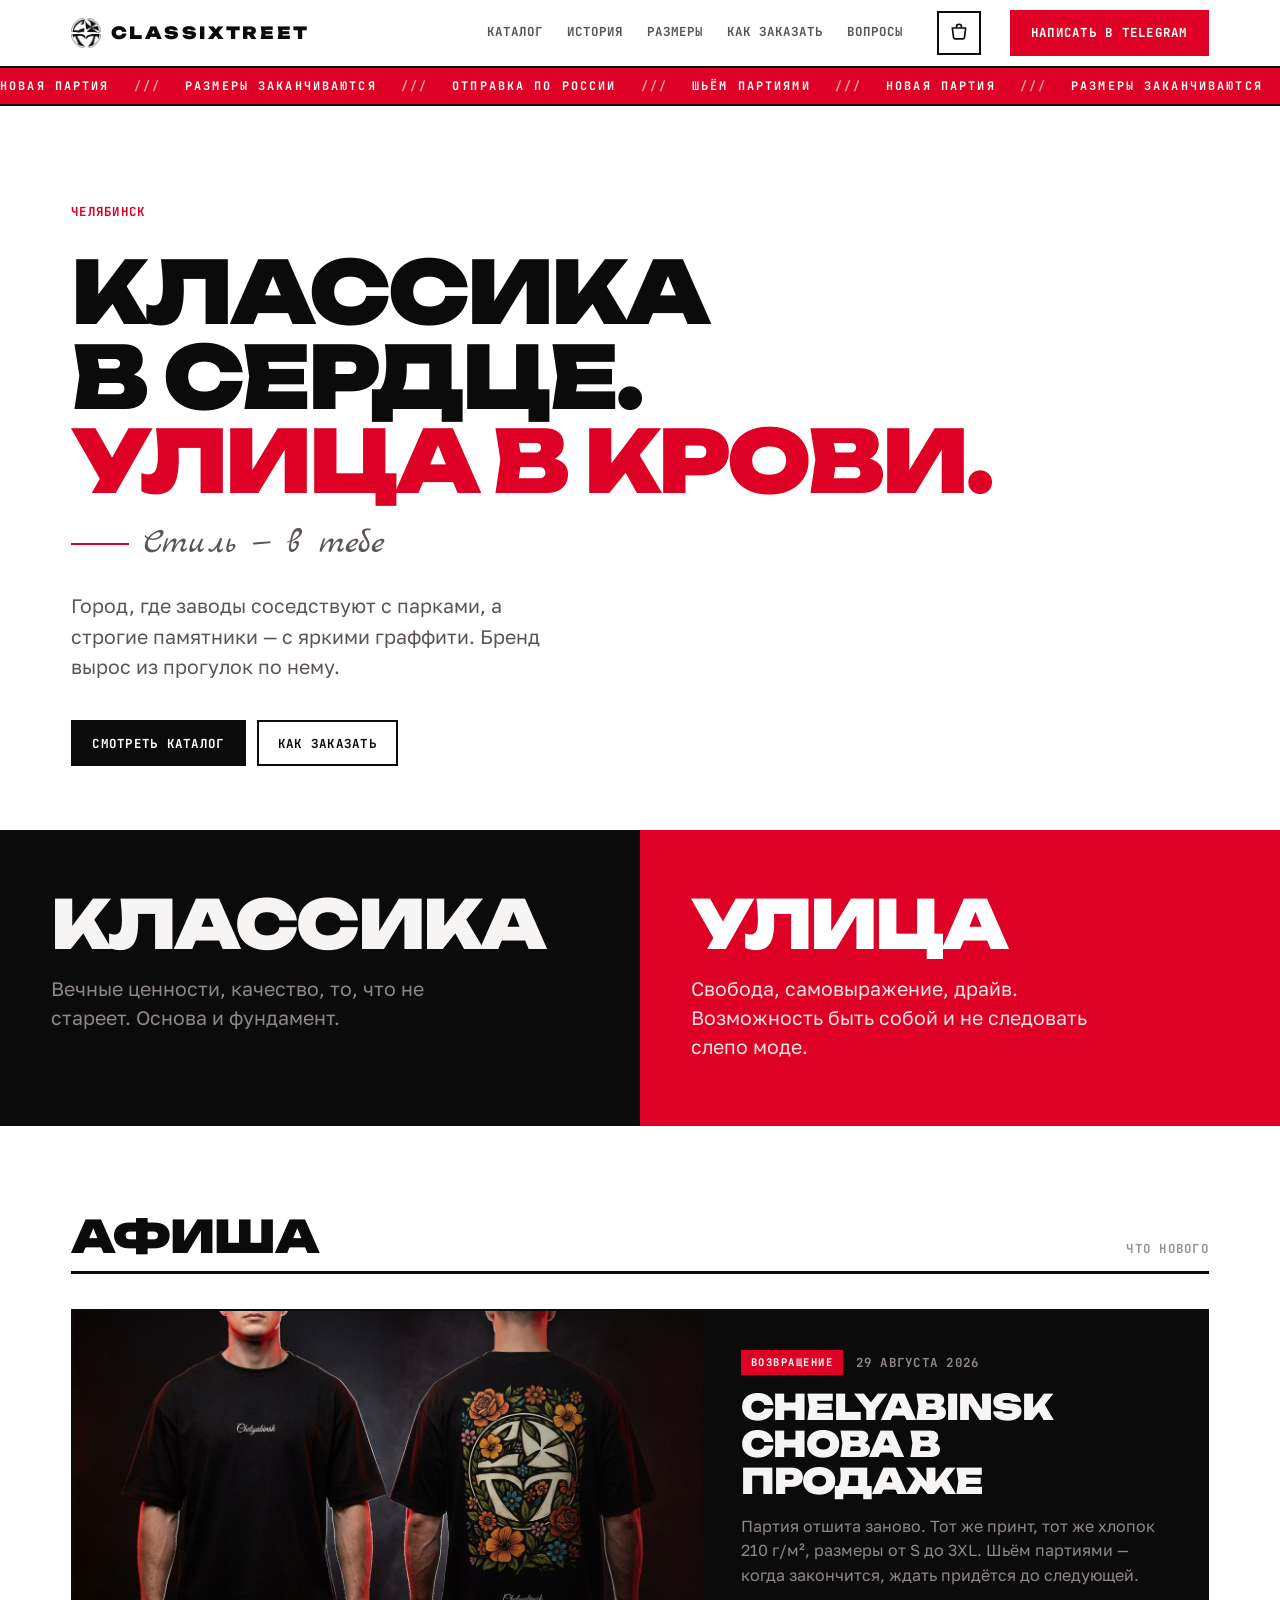
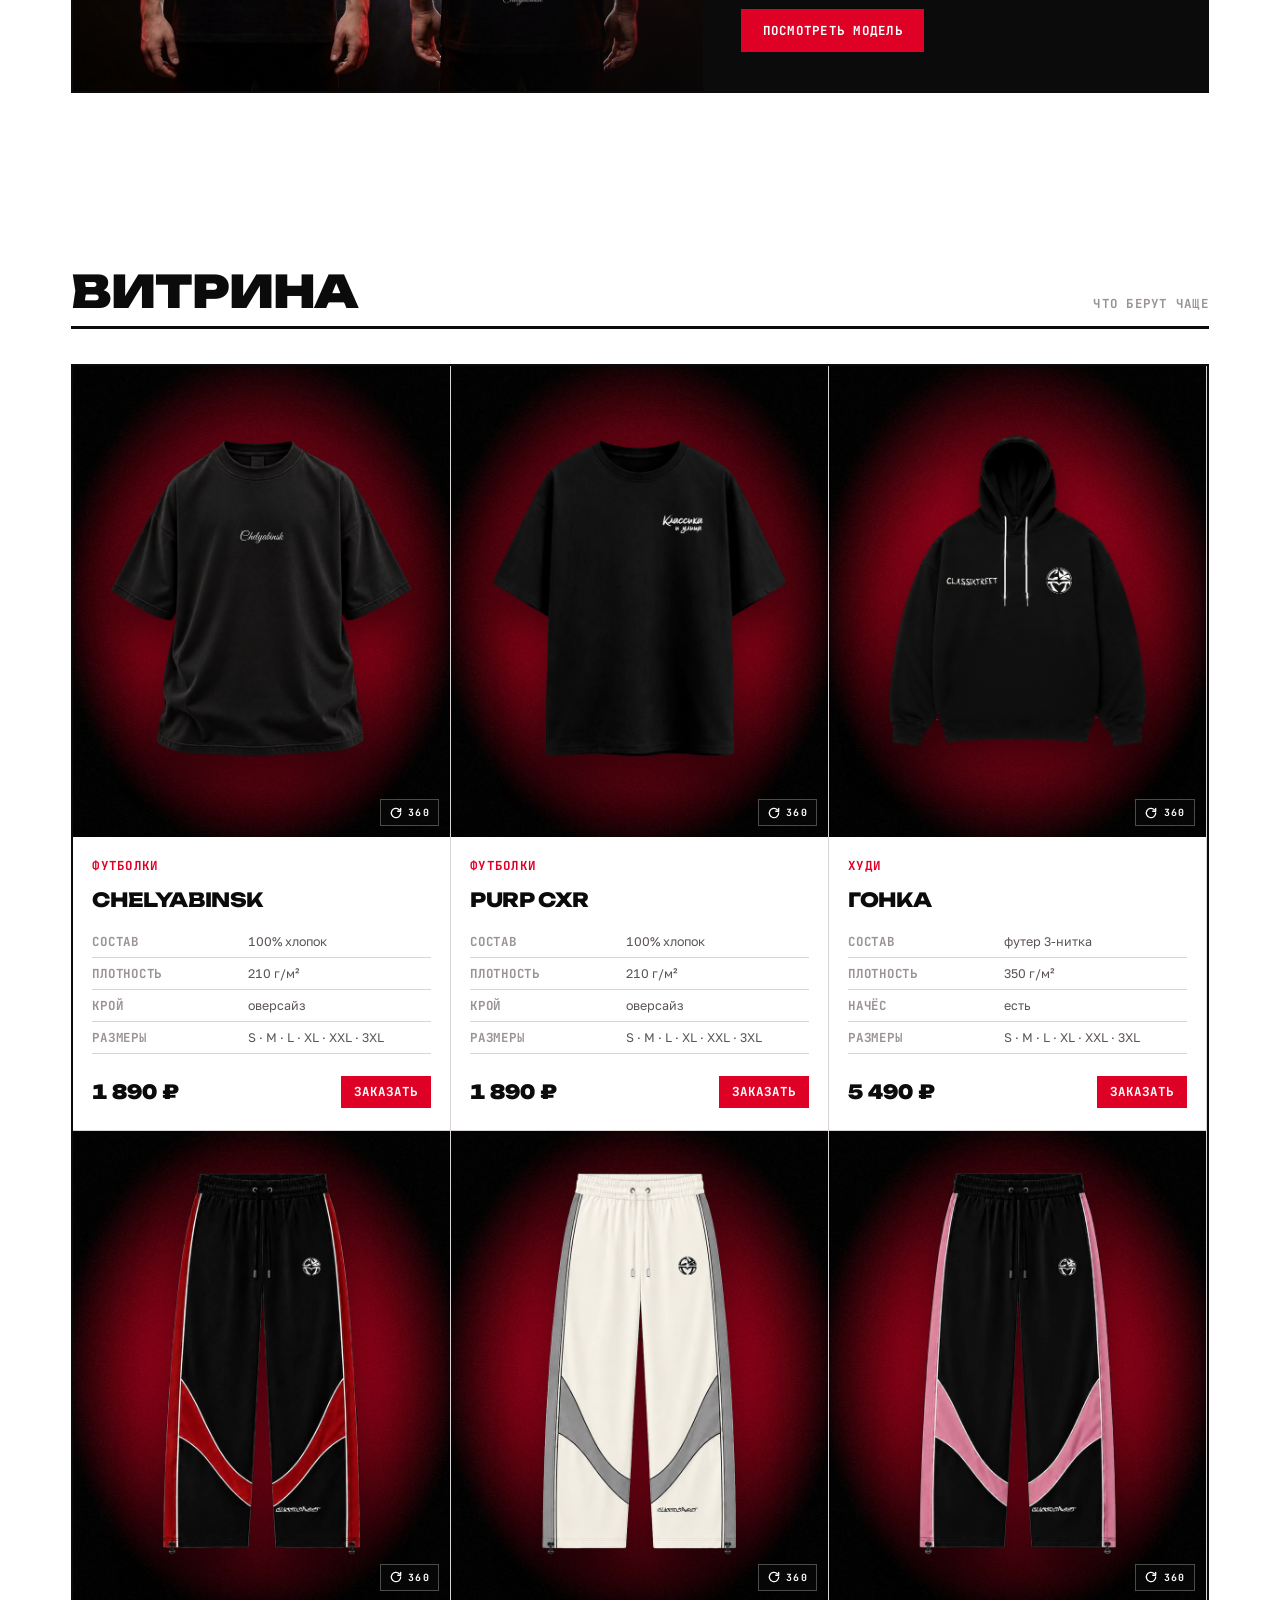
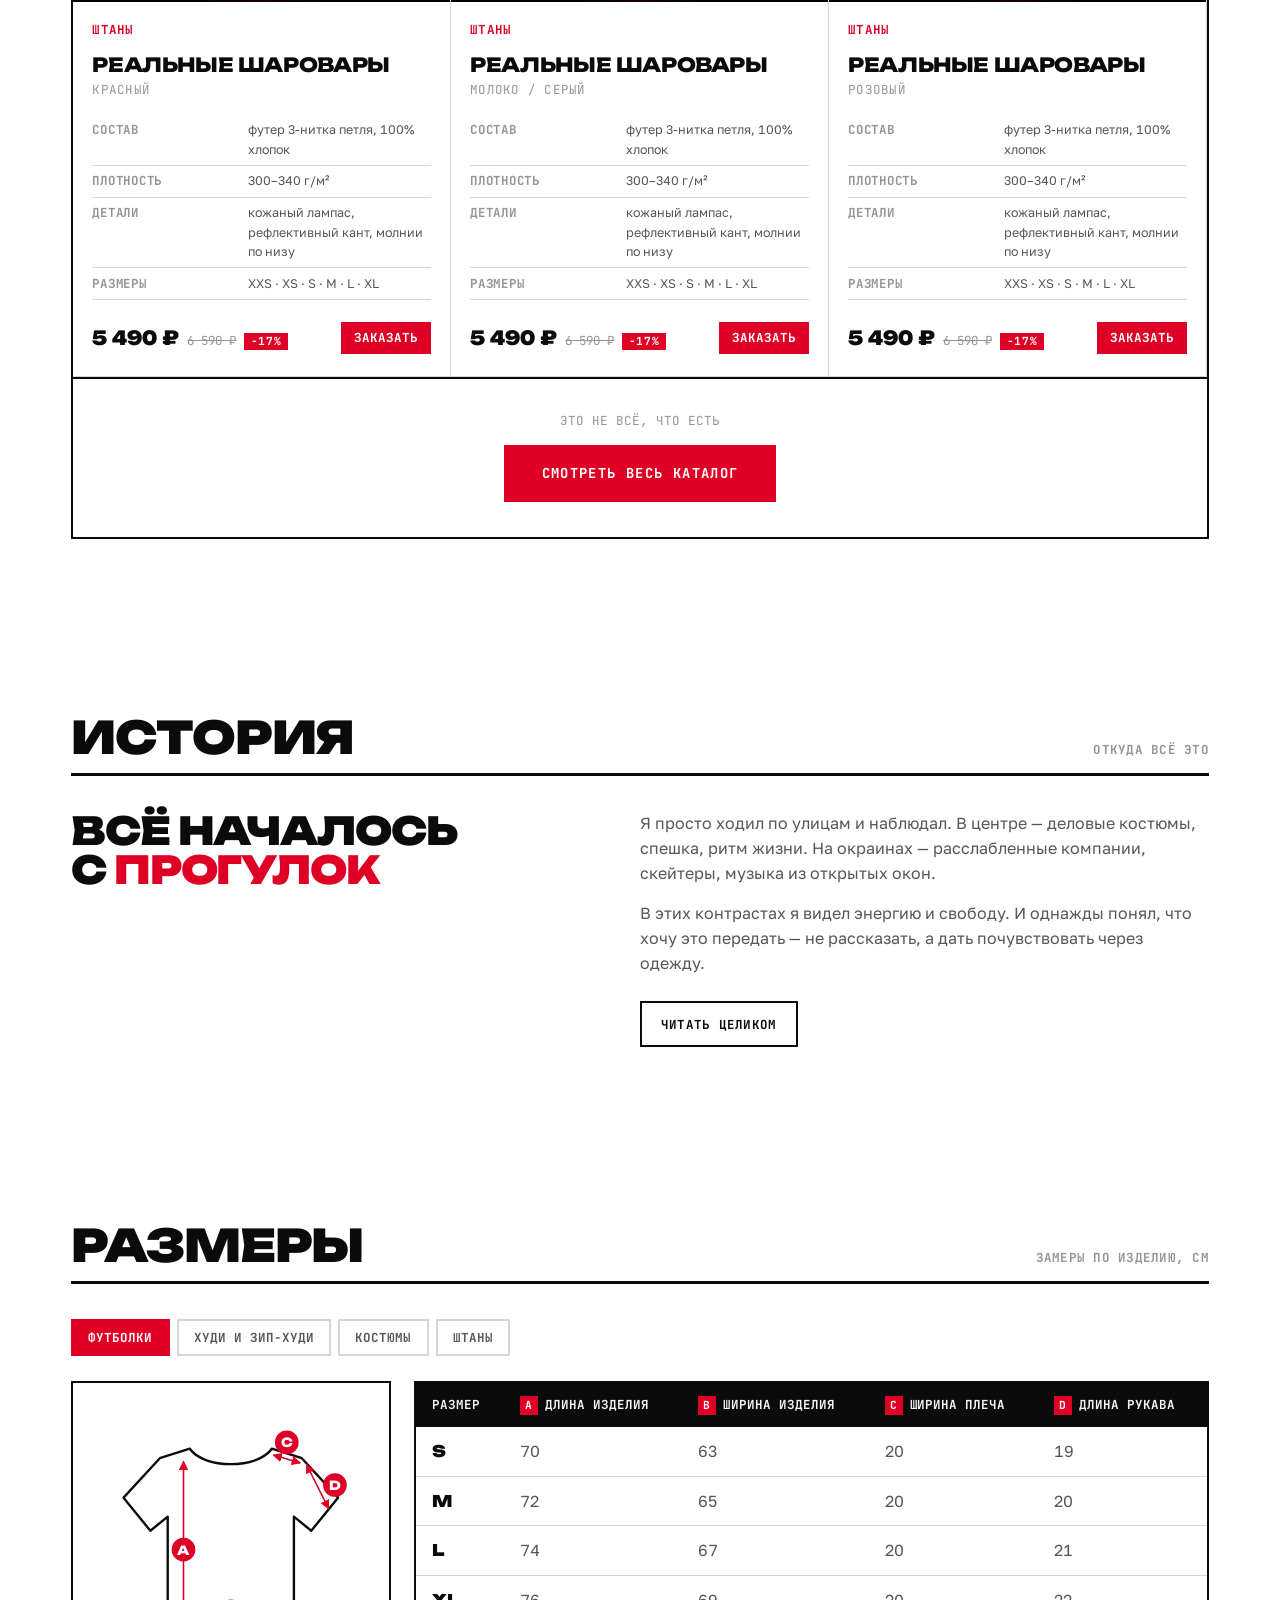
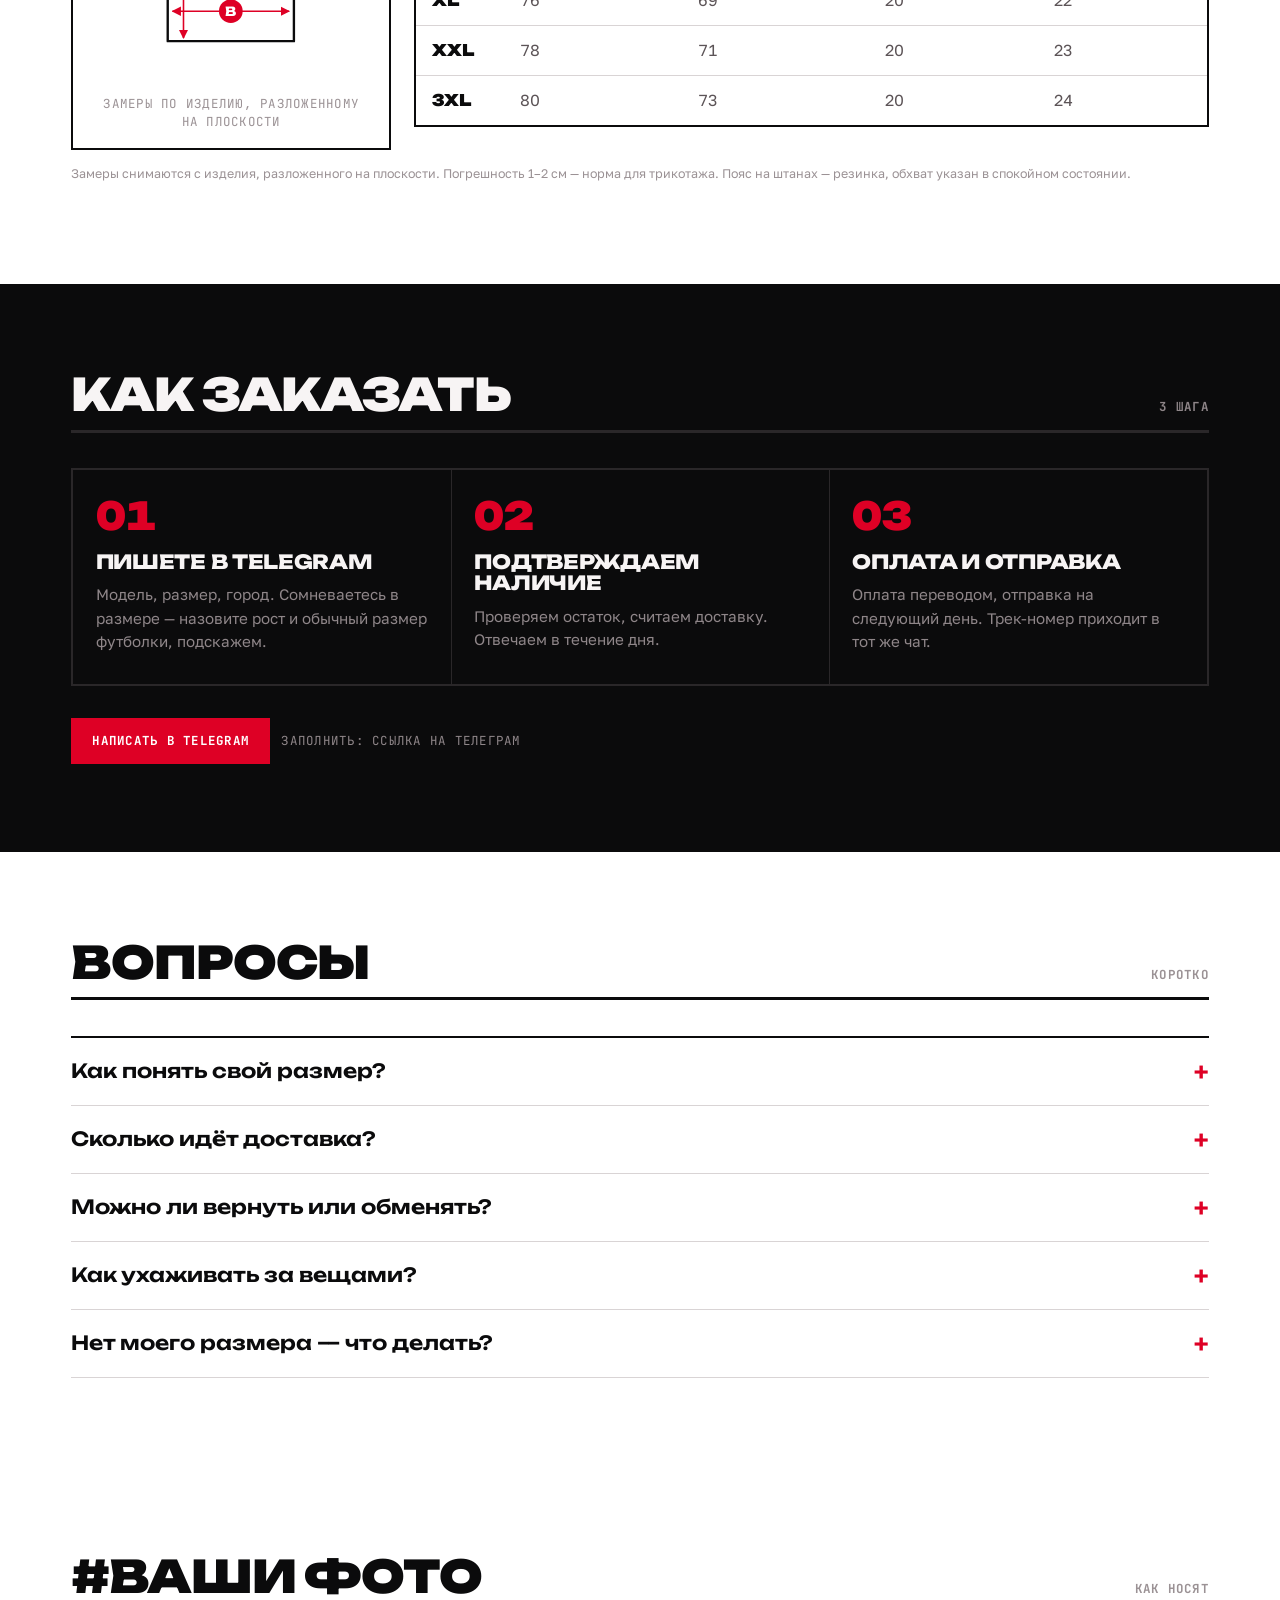
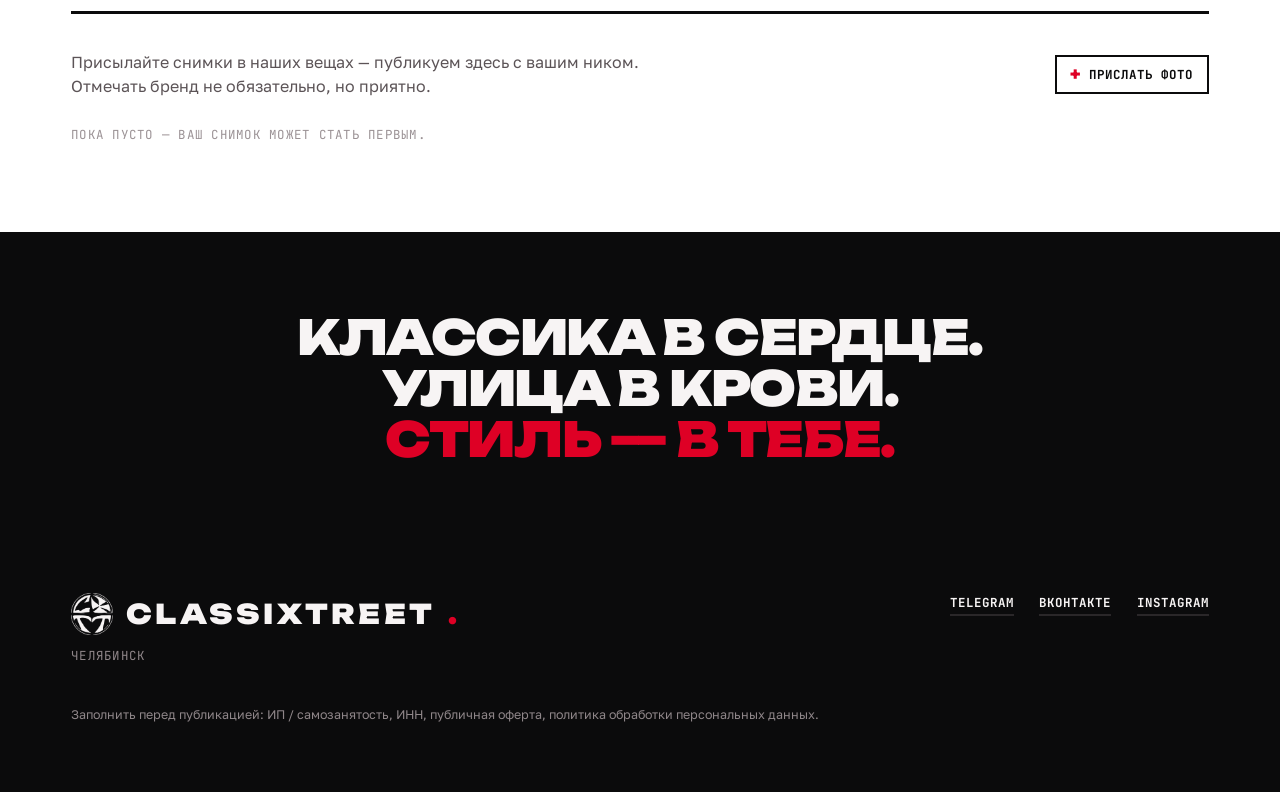
==== index.html @ a65165e1 "Initial commit: CLASSIXTREET site Static shop site with Telegram mini-app. - Product catalog with fi" ====
<!doctype html>
<html lang="ru">
<head>
<meta charset="utf-8">
<meta name="viewport" content="width=device-width, initial-scale=1">
<meta name="description" content="CLASSIXTREET — streetwear-бренд: футболки, худи, зип-худи и костюмы. Каталог, размерная сетка, заказ в Telegram.">
<title>CLASSIXTREET</title>
<link rel="icon" href="img/favicon.png">
<link rel="preconnect" href="https://fonts.googleapis.com">
<link rel="preconnect" href="https://fonts.gstatic.com" crossorigin>
<link rel="stylesheet" href="https://fonts.googleapis.com/css2?family=Unbounded:wght@400;600;800;900&family=Golos+Text:wght@400;500;600;700&family=JetBrains+Mono:wght@400;700&family=Marck+Script&display=swap">
<link rel="stylesheet" href="css/style.css">
</head>
<body data-page="home">

<header class="topbar">
  <div class="topbar__inner">
    <a class="brand" href="index.html"><span class="mark" aria-hidden="true"></span>CLASSIXTREET</a>
    <nav class="nav">
      <a href="catalog.html">Каталог</a>
      <a href="about.html">История</a>
      <a href="#sizes">Размеры</a>
      <a href="#order">Как заказать</a>
      <a href="#faq">Вопросы</a>
    </nav>
    <a class="btn btn--red" href="#order">Написать в Telegram</a>
  </div>
</header>

<div class="ticker" aria-hidden="true">
  <div class="ticker__track">
    <span>Новая партия<i>///</i>Размеры заканчиваются<i>///</i>Отправка по России<i>///</i>Шьём партиями<i>///</i>Новая партия<i>///</i>Размеры заканчиваются<i>///</i>Отправка по России<i>///</i>Шьём партиями<i>///</i></span>
    <span>Новая партия<i>///</i>Размеры заканчиваются<i>///</i>Отправка по России<i>///</i>Шьём партиями<i>///</i>Новая партия<i>///</i>Размеры заканчиваются<i>///</i>Отправка по России<i>///</i>Шьём партиями<i>///</i></span>
  </div>
</div>

<main id="top">

  <section class="hero wrap">
    <p class="mono hero__eyebrow">Челябинск</p>
    <h1>Классика<br>в сердце.<br><em>Улица в крови.</em></h1>
    <p class="hero__script">Стиль — в тебе</p>
    <p class="hero__lede">Город, где заводы соседствуют с парками, а строгие памятники — с яркими граффити. Бренд вырос из прогулок по нему.</p>
    <div class="hero__actions">
      <a class="btn" href="catalog.html">Смотреть каталог</a>
      <a class="btn btn--ghost" href="#order">Как заказать</a>
    </div>
  </section>

  <!-- Два смысла названия -->
  <section class="duo">
    <div class="duo__half duo__half--ink">
      <h2 class="duo__word">Классика</h2>
      <p>Вечные ценности, качество, то, что не стареет. Основа и фундамент.</p>
    </div>
    <div class="duo__half duo__half--red">
      <h2 class="duo__word">Улица</h2>
      <p>Свобода, самовыражение, драйв. Возможность быть собой и не следовать слепо моде.</p>
    </div>
  </section>

  <!-- Афиша: объявления берутся из js/news.js -->
  <section class="section wrap" id="news-section">
    <div class="section__head">
      <h2>Афиша</h2>
      <span class="mono">Что нового</span>
    </div>
    <div id="news"></div>
  </section>

  <!-- Витрина: показываются товары с top: true в js/products.js -->
  <section class="section wrap" id="catalog">
    <div class="section__head">
      <h2>Витрина</h2>
      <span class="mono">Что берут чаще</span>
    </div>

    <div class="grid" id="grid-top"></div>

    <div class="catalog-cta">
      <p>Это не всё, что есть</p>
      <a class="btn btn--red btn--big" href="catalog.html">Смотреть весь каталог</a>
    </div>
  </section>

  <section class="section wrap" id="story">
    <div class="section__head">
      <h2>История</h2>
      <span class="mono">Откуда всё это</span>
    </div>
    <div class="teaser">
      <p class="teaser__quote">Всё началось<br>с <em>прогулок</em></p>
      <div class="teaser__body">
        <p>Я просто ходил по улицам и наблюдал. В центре — деловые костюмы, спешка, ритм жизни. На окраинах — расслабленные компании, скейтеры, музыка из открытых окон.</p>
        <p>В этих контрастах я видел энергию и свободу. И однажды понял, что хочу это передать — не рассказать, а дать почувствовать через одежду.</p>
        <a class="btn btn--ghost" href="about.html">Читать целиком</a>
      </div>
    </div>
  </section>

  <!-- ============================================================
       РАЗМЕРЫ. Четыре таблицы, переключаются кнопками.
       Кнопка и таблица связаны через data-size / data-panel.
       ============================================================ -->
  <section class="section wrap" id="sizes">
    <div class="section__head">
      <h2>Размеры</h2>
      <span class="mono">Замеры по изделию, см</span>
    </div>

    <div class="filters" id="sizetabs" role="group" aria-label="Тип изделия" style="margin-bottom:1.6rem">
      <button type="button" data-size="tee"    aria-controls="size-tee"    aria-pressed="true">Футболки</button>
      <button type="button" data-size="hoodie" aria-controls="size-hoodie" aria-pressed="false">Худи и зип-худи</button>
      <button type="button" data-size="suit"   aria-controls="size-suit"   aria-pressed="false">Костюмы</button>
      <button type="button" data-size="pants"  aria-controls="size-pants"  aria-pressed="false">Штаны</button>
    </div>

    <div class="sizeblock" id="size-tee" data-panel="tee">

      <figure class="sizeblock__fig">
        <svg viewBox="-16 -16 352 352" role="img" aria-label="Схема замеров футболки: A — длина изделия, B — ширина изделия, C — ширина плеча, D — длина рукава">
          <defs>
            <marker id="ar" viewBox="0 0 10 10" refX="9" refY="5" markerWidth="6" markerHeight="6" orient="auto-start-reverse">
              <path class="arrowhead" d="M0,0 L10,5 L0,10 z"/>
            </marker>
          </defs>

          <!-- силуэт -->
          <path class="tee" d="M108,42 C126,68 194,68 212,42 L250,54 L296,104 L262,146 L240,128 L240,286 L80,286 L80,128 L58,146 L24,104 L70,54 Z"/>

          <!-- размерные линии -->
          <g class="dim">
            <line x1="100" y1="58" x2="100" y2="282" marker-start="url(#ar)" marker-end="url(#ar)"/>
            <line x1="86"  y1="248" x2="234" y2="248" marker-start="url(#ar)" marker-end="url(#ar)"/>
            <line x1="214" y1="50"  x2="248" y2="60"  marker-start="url(#ar)" marker-end="url(#ar)"/>
            <line x1="256" y1="62"  x2="284" y2="118" marker-start="url(#ar)" marker-end="url(#ar)"/>
          </g>

          <!-- буквы -->
          <g class="lab">
            <circle cx="100" cy="170" r="15"/><text x="100" y="170">A</text>
            <circle cx="160" cy="248" r="15"/><text x="160" y="248">B</text>
            <circle cx="231" cy="34"  r="15"/><text x="231" y="34">C</text>
            <circle cx="292" cy="88"  r="15"/><text x="292" y="88">D</text>
          </g>
        </svg>
        <figcaption class="mono">Замеры по изделию, разложенному на плоскости</figcaption>
      </figure>

      <div class="tablewrap" data-sizetable="tee"></div>

    </div>

    <div class="sizeblock" id="size-hoodie" data-panel="hoodie" hidden>

      <figure class="sizeblock__fig">
        <svg viewBox="-16 -16 352 352" role="img" aria-label="Схема замеров худи: A — длина изделия, B — ширина изделия, C — ширина плеча, D — длина рукава">
          <defs>
            <marker id="ar2" viewBox="0 0 10 10" refX="9" refY="5" markerWidth="6" markerHeight="6" orient="auto-start-reverse">
              <path class="arrowhead" d="M0,0 L10,5 L0,10 z"/>
            </marker>
          </defs>
          <!-- капюшон: трапеция со скруглённым верхом, а не купол -->
          <path class="tee" d="M106,80 L100,48 Q100,26 122,24 L198,24 Q220,26 220,48 L214,80"/>
          <!-- край капюшона -->
          <path class="tee thin" d="M116,80 L111,52 Q111,34 128,32 L192,32 Q209,34 209,52 L204,80"/>

          <!-- корпус и рукава одним контуром -->
          <path class="tee" d="M106,80 L74,86 L26,196 L22,214 L62,232 L88,150 L88,288 L232,288 L232,150 L258,232 L298,214 L294,196 L246,86 L214,80"/>

          <!-- горловина -->
          <path class="tee thin" d="M106,80 Q160,100 214,80"/>
          <!-- шнурки с наконечниками -->
          <path class="tee thin" d="M142,96 L139,134 M178,96 L181,134"/>
          <path class="tee thin" d="M136,134 L142,134 M178,134 L184,134"/>
          <!-- манжеты -->
          <path class="tee thin" d="M36,208 L74,226 M284,208 L246,226"/>
          <!-- резинка низа -->
          <path class="tee thin" d="M88,270 L232,270"/>
          <!-- карман-кенгуру -->
          <path class="tee thin" d="M96,264 L104,212 L216,212 L224,264"/>

          <g class="dim">
            <line x1="112" y1="88"  x2="112" y2="286" marker-start="url(#ar2)" marker-end="url(#ar2)"/>
            <line x1="92"  y1="162" x2="228" y2="162" marker-start="url(#ar2)" marker-end="url(#ar2)"/>
            <line x1="216" y1="74"  x2="248" y2="82"  marker-start="url(#ar2)" marker-end="url(#ar2)"/>
            <line x1="264" y1="78"  x2="312" y2="188" marker-start="url(#ar2)" marker-end="url(#ar2)"/>
          </g>
          <g class="lab">
            <circle cx="112" cy="120" r="15"/><text x="112" y="120">A</text>
            <circle cx="160" cy="162" r="15"/><text x="160" y="162">B</text>
            <circle cx="248" cy="52"  r="15"/><text x="248" y="52">C</text>
            <circle cx="288" cy="133" r="15"/><text x="288" y="133">D</text>
          </g>
        </svg>
        <figcaption class="mono">Замеры по изделию, разложенному на плоскости</figcaption>
      </figure>

      <div class="tablewrap" data-sizetable="hoodie"></div>

    </div>

    <div class="tablewrap" id="size-suit" data-panel="suit" data-sizetable="suit" hidden></div>

    <div class="tablewrap" id="size-pants" data-panel="pants" data-sizetable="pants" hidden></div>

    <p class="note">Замеры снимаются с изделия, разложенного на плоскости. Погрешность 1–2 см — норма для трикотажа. Пояс на штанах — резинка, обхват указан в спокойном состоянии.</p>
  </section>

  <section class="orderband" id="order">
    <div class="wrap">
      <div class="section__head">
        <h2>Как заказать</h2>
        <span class="mono">3 шага</span>
      </div>
      <div class="steps">
        <div class="step">
          <span class="step__n">01</span>
          <h3>Пишете в Telegram</h3>
          <p>Модель, размер, город. Сомневаетесь в размере — назовите рост и обычный размер футболки, подскажем.</p>
        </div>
        <div class="step">
          <span class="step__n">02</span>
          <h3>Подтверждаем наличие</h3>
          <p>Проверяем остаток, считаем доставку. Отвечаем в течение дня.</p>
        </div>
        <div class="step">
          <span class="step__n">03</span>
          <h3>Оплата и отправка</h3>
          <p>Оплата переводом, отправка на следующий день. Трек-номер приходит в тот же чат.</p>
        </div>
      </div>
      <div class="orderband__cta">
        <a class="btn" href="#">Написать в Telegram</a>
        <span class="mono" style="color:var(--band-soft)">Заполнить: ссылка на телеграм</span>
      </div>
    </div>
  </section>

  <section class="section wrap" id="faq">
    <div class="section__head">
      <h2>Вопросы</h2>
      <span class="mono">Коротко</span>
    </div>
    <div class="faq">
      <details>
        <summary>Как понять свой размер?</summary>
        <p>Сверьтесь с таблицей выше — она в сантиметрах по изделию, а не по фигуре. Если между двумя размерами, берите больший: посадка оверсайз.</p>
      </details>
      <details>
        <summary>Сколько идёт доставка?</summary>
        <p>Заполнить: сроки по России, служба доставки, стоимость, порог бесплатной доставки.</p>
      </details>
      <details>
        <summary>Можно ли вернуть или обменять?</summary>
        <p>Заполнить: условия обмена по размеру, срок возврата, кто платит за пересылку.</p>
      </details>
      <details>
        <summary>Как ухаживать за вещами?</summary>
        <p>Стирка при 30°, без отбеливателя, принт не гладить с лицевой стороны. Плотный трикотаж сушить горизонтально.</p>
      </details>
      <details>
        <summary>Нет моего размера — что делать?</summary>
        <p>Напишите в Telegram, поставим в лист ожидания и сообщим, когда придёт партия.</p>
      </details>
    </div>
  </section>

  <!-- Как носят: фото покупателей из js/gallery.js -->
  <section class="section wrap" id="worn">
    <div class="section__head">
      <h2>#ВАШИ ФОТО</h2>
      <span class="mono">Как носят</span>
    </div>
    <div class="worn__top">
      <p class="worn__lede">Присылайте снимки в наших вещах — публикуем здесь с вашим ником. Отмечать бренд не обязательно, но приятно.</p>
      <a class="worn__send" href="photos.html"><span aria-hidden="true">+</span>Прислать фото</a>
    </div>
    <div class="gallery" id="gallery"></div>
    <p class="mono gallery__empty" id="gallery-empty" hidden>Пока пусто — ваш снимок может стать первым.</p>
  </section>

</main>

<section class="slogan">
  <div class="wrap">
    <p>Классика в сердце.<br>Улица в крови.<br><em>Стиль — в тебе.</em></p>
  </div>
</section>

<footer class="foot">
  <div class="wrap">
    <div class="foot__grid">
      <div>
        <div class="foot__brand"><span class="mark mark--lg" aria-hidden="true"></span>CLASSIXTREET<em>.</em></div>
        <p class="mono" style="color:var(--band-soft);margin:.7rem 0 0">Челябинск</p>
      </div>
      <div class="foot__links">
        <a href="#">Telegram</a>
        <a href="#">ВКонтакте</a>
        <a href="#">Instagram</a>
      </div>
    </div>
    <p class="foot__legal">Заполнить перед публикацией: ИП / самозанятость, ИНН, публичная оферта, политика обработки персональных данных.</p>
  </div>
</footer>

<script src="js/products.js"></script>
<script src="js/news.js"></script>
<script src="js/gallery.js"></script>
<script src="js/app.js"></script>
<script src="js/cart.js"></script>
</body>
</html>
---- css/style.css ----
/* ============================================================
   CLASSIXTREET — общие стили для всех страниц
   ПАЛИТРА. Меняете здесь — меняется на всём сайте.
   ============================================================ */
:root{
  --paper:#FFFFFF;
  --surface:#FFFFFF;
  --surface-2:#F1EEEE;
  --ink:#0B0B0C;
  --ink-soft:#5C5457;
  --ink-faint:#9B9295;
  --rule:#0B0B0C;        /* жирные линии */
  --rule-soft:#D9D4D5;   /* тонкие линии внутри блоков */
  --accent:#DE0025;      /* красный */
  --accent-ink:#FFFFFF;

  --band:#0B0B0C;        /* чёрные полосы-секции */
  --band-ink:#F7F4F4;
  --band-soft:#8F8689;
  --band-rule:#2A2729;

  --f-display:"Unbounded","Golos Text",system-ui,sans-serif;
  --f-body:"Golos Text",system-ui,-apple-system,"Segoe UI",sans-serif;
  --f-mono:"JetBrains Mono",ui-monospace,"SF Mono",Consolas,monospace;

  --step--1:0.78rem;
  --step-0:1rem;
  --step-1:1.22rem;
  --step-2:1.7rem;
  --step-3:clamp(1.9rem,4vw,2.8rem);
  --step-4:clamp(3rem,10vw,7rem);

  --pad:clamp(1.1rem,4vw,3.5rem);
  --max:1240px;
}

@media (prefers-color-scheme: dark){
  :root:not([data-theme="light"]){
    --paper:#0B0B0C;
    --surface:#131314;
    --surface-2:#1C1B1D;
    --ink:#F7F4F4;
    --ink-soft:#A29A9C;
    --ink-faint:#6B6467;
    --rule:#F7F4F4;
    --rule-soft:#2E2C2E;
    --accent:#FF2740;
    --accent-ink:#0B0B0C;
    --band:#F7F4F4;
    --band-ink:#0B0B0C;
    --band-soft:#5C5457;
    --band-rule:#D9D4D5;
  }
}
:root[data-theme="dark"]{
  --paper:#0B0B0C;
  --surface:#131314;
  --surface-2:#1C1B1D;
  --ink:#F7F4F4;
  --ink-soft:#A29A9C;
  --ink-faint:#6B6467;
  --rule:#F7F4F4;
  --rule-soft:#2E2C2E;
  --accent:#FF2740;
  --accent-ink:#0B0B0C;
  --band:#F7F4F4;
  --band-ink:#0B0B0C;
  --band-soft:#5C5457;
  --band-rule:#D9D4D5;
}

*{box-sizing:border-box}
html{scroll-behavior:smooth}
body{
  margin:0;
  background:var(--paper);
  color:var(--ink);
  font-family:var(--f-body);
  font-size:var(--step-0);
  line-height:1.55;
  -webkit-font-smoothing:antialiased;
}
img{max-width:100%;display:block}
a{color:inherit}
:focus-visible{outline:3px solid var(--accent);outline-offset:2px}

.wrap{max-width:var(--max);margin:0 auto;padding-inline:var(--pad)}

.mono{
  font-family:var(--f-mono);
  font-size:var(--step--1);
  letter-spacing:.1em;
  text-transform:uppercase;
}

/* ============================================================
   ПОЛОСА «ЧЕРНОВИК» — удалить, когда сайт заполнен
   ============================================================ */
.draftbar{background:var(--accent);color:#fff}
.draftbar__inner{
  max-width:var(--max);margin:0 auto;padding:.55rem var(--pad);
  display:flex;gap:.8rem;align-items:baseline;flex-wrap:wrap;
}
.draftbar b{
  font-family:var(--f-mono);font-weight:700;font-size:.68rem;
  letter-spacing:.14em;text-transform:uppercase;
  border:1px solid rgba(255,255,255,.6);padding:.1rem .45rem;
}
.draftbar p{margin:0;font-size:var(--step--1);color:rgba(255,255,255,.92)}

/* ============================================================
   ШАПКА
   ============================================================ */
.topbar{
  position:sticky;top:0;z-index:60;
  background:var(--paper);
  border-bottom:2px solid var(--rule);
}
.topbar__inner{
  max-width:var(--max);margin:0 auto;padding:0 var(--pad);
  display:flex;align-items:center;gap:1.5rem;min-height:66px;
}
.brand{
  font-family:var(--f-display);font-weight:900;
  font-size:1.05rem;letter-spacing:.16em;
  text-decoration:none;white-space:nowrap;
  display:inline-flex;align-items:center;gap:.6rem;
}

/* Знак бренда. Рисуется маской из img/logo.png и красится текущим цветом текста,
   поэтому один файл работает и на белом фоне, и на чёрном, и в тёмной теме. */
.mark{
  display:inline-block;flex:none;
  width:30px;height:30px;
  background-color:currentColor;
  -webkit-mask:url("[data-uri]") center/contain no-repeat;
  mask:url("[data-uri]") center/contain no-repeat;
}
.mark--lg{width:42px;height:42px}
.brand:hover .mark{background-color:var(--accent)}
.nav{display:flex;gap:1.5rem;margin-left:auto}
.nav a{
  text-decoration:none;color:var(--ink-soft);
  font-family:var(--f-mono);font-size:var(--step--1);font-weight:700;
  letter-spacing:.08em;text-transform:uppercase;
  padding-block:.35rem;border-bottom:2px solid transparent;
}
.nav a:hover{color:var(--ink);border-bottom-color:var(--accent)}
.nav a[aria-current="page"]{color:var(--ink);border-bottom-color:var(--accent)}
@media (max-width:900px){.nav{display:none}}

.btn{
  display:inline-flex;align-items:center;gap:.5rem;
  font-family:var(--f-mono);font-weight:700;font-size:var(--step--1);
  letter-spacing:.1em;text-transform:uppercase;
  padding:.7rem 1.2rem;text-decoration:none;cursor:pointer;
  border:2px solid var(--ink);background:var(--ink);color:var(--paper);
  transition:background .14s ease,border-color .14s ease,color .14s ease;
}
.btn:hover{background:var(--accent);border-color:var(--accent);color:#fff}
.btn--red{background:var(--accent);border-color:var(--accent);color:#fff}
.btn--red:hover{background:var(--ink);border-color:var(--ink);color:var(--paper)}
.btn--ghost{background:transparent;color:var(--ink);border-color:var(--ink)}
.btn--ghost:hover{background:var(--ink);color:var(--paper)}
.btn--big{padding:1rem 2.2rem;font-size:.86rem}
.topbar .btn{margin-left:.3rem}
@media (max-width:560px){.topbar .btn{display:none}}

/* ============================================================
   БЕГУЩАЯ СТРОКА
   ============================================================ */
.ticker{background:var(--accent);color:#fff;overflow:hidden;border-bottom:2px solid var(--rule)}
.ticker__track{display:flex;width:max-content;animation:slide 28s linear infinite}
.ticker span{
  font-family:var(--f-mono);font-weight:700;font-size:.74rem;
  letter-spacing:.18em;text-transform:uppercase;
  padding:.55rem 0;white-space:nowrap;
}
.ticker i{font-style:normal;padding:0 1.5rem;opacity:.6}
@keyframes slide{from{transform:translateX(0)}to{transform:translateX(-50%)}}

/* ============================================================
   ОБЛОЖКА
   ============================================================ */
.hero{padding-block:clamp(3rem,9vw,6rem) clamp(2.4rem,6vw,4rem)}
.hero__eyebrow{color:var(--accent);font-weight:700;margin:0 0 1.8rem}
.hero h1{
  font-family:var(--f-display);font-weight:900;
  font-size:clamp(2.5rem,8vw,5.4rem);line-height:.98;
  letter-spacing:-.035em;text-transform:uppercase;
  margin:0 0 1.6rem;text-wrap:balance;
}
.hero h1 em{font-style:normal;color:var(--accent)}
.hero__lede{max-width:42ch;font-size:var(--step-1);color:var(--ink-soft);margin:0 0 2.4rem}
.hero__actions{display:flex;gap:.7rem;flex-wrap:wrap}

/* шапка внутренней страницы */
.pagehead{padding-block:clamp(2.4rem,6vw,4rem) clamp(1.6rem,4vw,2.4rem);border-bottom:2px solid var(--rule)}
.pagehead__eyebrow{color:var(--accent);font-weight:700;margin:0 0 1.2rem}
.pagehead h1{
  font-family:var(--f-display);font-weight:900;
  font-size:clamp(2.4rem,7vw,4.4rem);line-height:.99;
  letter-spacing:-.03em;text-transform:uppercase;margin:0 0 1rem;
}
.pagehead p{max-width:52ch;color:var(--ink-soft);margin:0}

/* ============================================================
   ЧЁРНАЯ ПОЛОСА С ЦИФРАМИ
   ============================================================ */
.specstrip{background:var(--band);color:var(--band-ink)}
.specstrip__inner{max-width:var(--max);margin:0 auto;display:grid;grid-template-columns:repeat(4,1fr)}
.specstrip__inner > div{padding:1.6rem var(--pad) 1.7rem;border-left:1px solid var(--band-rule)}
.specstrip__inner > div:first-child{border-left:0}
.specstrip b{
  display:block;font-family:var(--f-display);font-weight:900;
  font-size:var(--step-2);line-height:1;margin-bottom:.55rem;
  font-variant-numeric:tabular-nums;color:var(--accent);
}
.specstrip span{color:var(--band-soft);font-weight:700}
@media (max-width:760px){
  .specstrip__inner{grid-template-columns:repeat(2,1fr)}
  .specstrip__inner > div:nth-child(3){border-left:0}
  .specstrip__inner > div:nth-child(n+3){border-top:1px solid var(--band-rule)}
}

/* ============================================================
   СЕКЦИИ
   ============================================================ */
.section{padding-block:clamp(3rem,8vw,5.5rem)}
.section__head{
  display:flex;align-items:baseline;gap:1rem;flex-wrap:wrap;
  border-bottom:3px solid var(--rule);padding-bottom:.8rem;margin-bottom:2.2rem;
}
.section__head h2{
  font-family:var(--f-display);font-weight:900;
  font-size:var(--step-3);line-height:1;margin:0;
  letter-spacing:-.025em;text-transform:uppercase;
}
.section__head .mono{color:var(--ink-faint);margin-left:auto;font-weight:700}

/* ============================================================
   ФИЛЬТРЫ
   ============================================================ */
.filters{display:flex;gap:.45rem;flex-wrap:wrap}
.filters button{
  font-family:var(--f-mono);font-weight:700;font-size:var(--step--1);
  letter-spacing:.08em;text-transform:uppercase;
  background:transparent;color:var(--ink-soft);
  border:2px solid var(--rule-soft);padding:.5rem .95rem;cursor:pointer;
  transition:.14s ease;
}
.filters button:hover{color:var(--ink);border-color:var(--ink)}
.filters button[aria-pressed="true"]{background:var(--accent);border-color:var(--accent);color:#fff}

/* панель фильтров на странице каталога */
.filterbar{border:2px solid var(--rule);margin-bottom:1.6rem}
.filterbar__row{
  display:flex;gap:1rem;align-items:center;flex-wrap:wrap;
  padding:1rem 1.1rem;border-bottom:1px solid var(--rule-soft);
}
.filterbar__row:last-child{border-bottom:0}
/* класс задаёт display:flex и перебивает встроенное правило [hidden] — возвращаем его */
.filterbar__row[hidden]{display:none}
.filterbar__label{
  font-family:var(--f-mono);font-weight:700;font-size:var(--step--1);
  letter-spacing:.1em;text-transform:uppercase;color:var(--ink-faint);
  min-width:9.5rem;
}
.results{
  display:flex;align-items:baseline;gap:1rem;flex-wrap:wrap;
  margin-bottom:1.2rem;
}
.results__count{
  font-family:var(--f-mono);font-weight:700;font-size:var(--step--1);
  letter-spacing:.08em;text-transform:uppercase;color:var(--ink-faint);
  font-variant-numeric:tabular-nums;
}
.results__reset{
  font-family:var(--f-mono);font-weight:700;font-size:var(--step--1);
  letter-spacing:.08em;text-transform:uppercase;color:var(--accent);
  background:none;border:0;cursor:pointer;padding:0;
  border-bottom:2px solid currentColor;
}
.empty{
  border:2px dashed var(--rule-soft);padding:3rem 1.5rem;text-align:center;
  color:var(--ink-faint);font-family:var(--f-mono);font-size:var(--step--1);
  letter-spacing:.08em;text-transform:uppercase;
}

/* ============================================================
   КАРТОЧКИ ТОВАРОВ
   ============================================================ */
.grid{display:grid;gap:0;border:2px solid var(--rule);grid-template-columns:repeat(3,1fr)}
@media (max-width:900px){.grid{grid-template-columns:repeat(2,1fr)}}
@media (max-width:560px){.grid{grid-template-columns:1fr}}

.card{
  background:var(--surface);display:flex;flex-direction:column;
  border-right:1px solid var(--rule-soft);
  border-bottom:1px solid var(--rule-soft);
  position:relative;transition:background .14s ease;
}
.card[hidden]{display:none}
.card::after{
  content:"";position:absolute;inset:0;pointer-events:none;
  border:3px solid transparent;transition:border-color .14s ease;
}
.card:hover::after{border-color:var(--accent)}
.card:hover .card__name{color:var(--accent)}

/* Фирменный фон карточки. Виден, пока у товара не прописано своё фото;
   как только в products.js появляется photo, снимок ложится поверх. */
.card__shot{
  position:relative;aspect-ratio:4/5;
  background:#0B0B0C url("../img/card-bg.jpg") center/cover no-repeat;
  display:grid;place-items:center;overflow:hidden;
}
/* одиночное фото товара (без разворота) */
.card__shot > img{
  width:100%;height:100%;object-fit:contain;position:relative;z-index:1;
  filter:drop-shadow(0 16px 22px rgba(0,0,0,.6));
}

/* ---- разворот вещи: перёд и спина ----
   Работает, когда у товара в products.js заданы и photo, и photo2. */
.card__shot{perspective:1400px}
.flip{position:absolute;inset:0;z-index:1;cursor:pointer}
.flip__inner{
  position:absolute;inset:0;
  transform-style:preserve-3d;
  transition:transform .85s cubic-bezier(.2,.75,.2,1);
}
.card:hover .flip__inner,
.flip.is-flipped .flip__inner{transform:rotateY(180deg)}
.flip__face{
  position:absolute;inset:0;width:100%;height:100%;
  /* contain, а не cover: слой с вещью прозрачный, фон карточки виден насквозь
     и остаётся неподвижным — поворачивается только вещь */
  object-fit:contain;
  -webkit-backface-visibility:hidden;backface-visibility:hidden;
  filter:drop-shadow(0 16px 22px rgba(0,0,0,.6));
}
.flip__face--back{transform:rotateY(180deg)}

/* значок «покрутить» */
.flip__badge{
  position:absolute;right:.7rem;bottom:.7rem;z-index:3;
  display:flex;align-items:center;gap:.35rem;
  padding:.3rem .5rem;
  background:rgba(11,11,12,.55);
  border:1px solid rgba(255,255,255,.28);
  color:#fff;
  transition:opacity .25s ease;
}
.flip__badge svg{width:14px;height:14px;fill:none;stroke:currentColor;stroke-width:2.2;stroke-linecap:round;stroke-linejoin:round}
.flip__badge b{
  font-family:var(--f-mono);font-weight:700;font-size:.62rem;
  letter-spacing:.12em;
}
.card:hover .flip__badge{opacity:0}

@media (prefers-reduced-motion:reduce){
  .flip__inner{transition:none}
}
.card__slot{
  text-align:center;color:rgba(255,255,255,.5);
  font-family:var(--f-mono);font-weight:700;font-size:var(--step--1);
  letter-spacing:.1em;text-transform:uppercase;line-height:1.9;
}
.card__tag{
  position:absolute;top:0;left:0;z-index:2;
  background:var(--accent);color:#fff;
  font-family:var(--f-mono);font-weight:700;font-size:.66rem;
  letter-spacing:.14em;text-transform:uppercase;padding:.3rem .6rem;
}
.card__sold{
  position:absolute;top:0;right:0;z-index:2;
  background:var(--ink);color:var(--paper);
  font-family:var(--f-mono);font-weight:700;font-size:.66rem;
  letter-spacing:.14em;text-transform:uppercase;padding:.3rem .6rem;
}

.card__body{padding:1.15rem 1.2rem 1.35rem;display:flex;flex-direction:column;gap:.95rem;flex:1}
.card__cat{color:var(--accent);font-weight:700}
/* цвет расцветки — строка под названием карточки */
.card__sub{
  margin-top:-.7rem;font-family:var(--f-mono);font-size:var(--step--1);
  letter-spacing:.1em;text-transform:uppercase;color:var(--ink-faint);
}

.card__name{
  font-family:var(--f-display);font-weight:800;font-size:var(--step-1);
  line-height:1.08;margin:0;letter-spacing:-.02em;text-transform:uppercase;
  transition:color .14s ease;
}
.spec{width:100%;border-collapse:collapse;font-size:var(--step--1)}
.spec th,.spec td{text-align:left;padding:.36rem 0;border-bottom:1px solid var(--rule-soft);vertical-align:top}
.spec th{
  font-weight:700;color:var(--ink-faint);font-family:var(--f-mono);
  letter-spacing:.06em;text-transform:uppercase;width:46%;
}
.spec td{color:var(--ink-soft);font-variant-numeric:tabular-nums}
.card__foot{margin-top:auto;display:flex;align-items:center;justify-content:space-between;gap:1rem;padding-top:.4rem}
.price{font-family:var(--f-display);font-weight:900;font-size:var(--step-1);font-variant-numeric:tabular-nums}
.price[data-empty]{color:var(--ink-faint)}

/* старая цена и размер скидки */
.card__price,.modal__pricebox{display:flex;align-items:baseline;gap:.5rem;flex-wrap:wrap}
.price__old{
  font-family:var(--f-mono);font-size:var(--step--1);
  color:var(--ink-faint);text-decoration-thickness:1px;
}
.price__off{
  font-family:var(--f-mono);font-weight:700;font-size:.7rem;
  letter-spacing:.06em;background:var(--accent);color:#fff;
  padding:.16rem .4rem;line-height:1;
}
.card__foot a{
  font-family:var(--f-mono);font-weight:700;font-size:var(--step--1);
  letter-spacing:.08em;text-transform:uppercase;
  color:#fff;background:var(--accent);text-decoration:none;padding:.42rem .8rem;
  transition:background .14s ease;
}
.card__foot a:hover{background:var(--ink)}

/* кнопка «весь каталог» под сеткой */
.catalog-cta{
  border:2px solid var(--rule);border-top:0;
  padding:2rem 1.5rem 2.2rem;text-align:center;
  display:flex;flex-direction:column;align-items:center;gap:.9rem;
}
.catalog-cta p{margin:0;color:var(--ink-faint);font-family:var(--f-mono);font-size:var(--step--1);letter-spacing:.08em;text-transform:uppercase}

/* ============================================================
   РАЗМЕРНАЯ СЕТКА
   ============================================================ */
.tablewrap{overflow-x:auto;border:2px solid var(--rule);background:var(--surface)}
.tablewrap[hidden]{display:none}
table.sizes{width:100%;border-collapse:collapse;min-width:540px}
table.sizes th,table.sizes td{
  padding:.75rem 1rem;text-align:left;
  border-bottom:1px solid var(--rule-soft);font-variant-numeric:tabular-nums;
}
table.sizes thead th{
  font-family:var(--f-mono);font-weight:700;font-size:var(--step--1);
  letter-spacing:.08em;text-transform:uppercase;
  color:var(--band-ink);background:var(--band);border-bottom:0;
}
table.sizes tbody th{font-family:var(--f-display);font-weight:900;font-size:var(--step-0)}
table.sizes td{color:var(--ink-soft)}
table.sizes tbody tr:last-child th,table.sizes tbody tr:last-child td{border-bottom:0}
.note{margin-top:.9rem;color:var(--ink-faint);font-size:var(--step--1)}

/* схема замеров + таблица рядом */
.sizeblock{display:grid;grid-template-columns:minmax(230px,320px) 1fr;gap:1.4rem;align-items:start}
.sizeblock[hidden]{display:none}
@media (max-width:820px){.sizeblock{grid-template-columns:1fr}}

.sizeblock__fig{
  margin:0;border:2px solid var(--rule);background:var(--surface);
  padding:1.2rem 1.2rem 1rem;
}
.sizeblock__fig svg{width:100%;height:auto;display:block;color:var(--ink)}
.sizeblock__fig figcaption{
  margin-top:.9rem;color:var(--ink-faint);text-align:center;line-height:1.5;
}
/* силуэт вещи */
.sizeblock__fig .tee{fill:none;stroke:var(--ink);stroke-width:3;stroke-linejoin:round;stroke-linecap:round}
.sizeblock__fig .thin{stroke-width:1.6;opacity:.55}
/* размерные линии со стрелками */
.sizeblock__fig .dim{stroke:var(--accent);stroke-width:2}
.sizeblock__fig .arrowhead{fill:var(--accent)}
/* буквы в кружках */
.sizeblock__fig .lab circle{fill:var(--accent);stroke:none}
.sizeblock__fig .lab text{
  fill:#fff;font-family:var(--f-display);font-weight:800;font-size:16px;
  text-anchor:middle;dominant-baseline:central;
}
/* буква-подсказка в шапке таблицы */
table.sizes thead th i{
  font-style:normal;display:inline-block;
  background:var(--accent);color:#fff;
  width:1.15rem;height:1.15rem;line-height:1.15rem;text-align:center;
  margin-right:.4rem;font-size:.7rem;
}
/* правило под таблицей размеров */
.sizes__note{
  margin:.75rem 0 0;padding-left:.75rem;border-left:3px solid var(--accent);
  font-family:var(--f-mono);font-size:var(--step--1);line-height:1.45;
  letter-spacing:.02em;color:var(--ink-soft);
}

.sizes__cap{
  position:absolute;width:1px;height:1px;overflow:hidden;
  clip:rect(0 0 0 0);clip-path:inset(50%);white-space:nowrap;
}

/* ============================================================
   КАК ЗАКАЗАТЬ — чёрный блок
   ============================================================ */
.orderband{background:var(--band);color:var(--band-ink);padding-block:clamp(3rem,8vw,5.5rem)}
.orderband .section__head{border-bottom-color:var(--band-rule)}
.orderband .section__head h2{color:var(--band-ink)}
.orderband .section__head .mono{color:var(--band-soft)}
.steps{display:grid;grid-template-columns:repeat(3,1fr);border:2px solid var(--band-rule)}
@media (max-width:760px){.steps{grid-template-columns:1fr}}
.step{padding:1.7rem 1.4rem 1.9rem;border-left:1px solid var(--band-rule)}
.step:first-child{border-left:0}
@media (max-width:760px){
  .step{border-left:0;border-top:1px solid var(--band-rule)}
  .step:first-child{border-top:0}
}
.step__n{
  font-family:var(--f-display);font-weight:900;font-size:2.4rem;line-height:1;
  color:var(--accent);display:block;margin-bottom:1rem;font-variant-numeric:tabular-nums;
}
.step h3{
  font-family:var(--f-display);font-weight:800;font-size:var(--step-1);
  margin:0 0 .6rem;line-height:1.12;text-transform:uppercase;letter-spacing:-.015em;
}
.step p{margin:0;color:var(--band-soft);font-size:.95rem}
.orderband__cta{margin-top:2rem;display:flex;gap:.7rem;flex-wrap:wrap;align-items:center}
.orderband__cta .btn{border-color:var(--accent);background:var(--accent);color:#fff}
.orderband__cta .btn:hover{background:transparent;border-color:var(--band-ink);color:var(--band-ink)}

/* ============================================================
   ВОПРОСЫ
   ============================================================ */
.faq{border-top:2px solid var(--rule)}
.faq details{border-bottom:1px solid var(--rule-soft)}
.faq summary{
  cursor:pointer;list-style:none;padding:1.15rem 0;
  font-family:var(--f-display);font-weight:600;font-size:var(--step-1);
  display:flex;align-items:center;gap:1rem;
}
.faq summary::-webkit-details-marker{display:none}
.faq summary:hover{color:var(--accent)}
.faq summary::after{
  content:"+";margin-left:auto;color:var(--accent);
  font-family:var(--f-mono);font-weight:700;font-size:var(--step-2);line-height:1;
}
.faq details[open] summary::after{content:"–"}
.faq p{margin:0 0 1.3rem;color:var(--ink-soft);max-width:65ch}

/* ============================================================
   ПОДВАЛ
   ============================================================ */
.foot{background:var(--band);color:var(--band-ink);padding-block:3rem 3.4rem}
.foot__grid{display:flex;gap:2.5rem;flex-wrap:wrap;align-items:flex-start}
.foot__brand{
  font-family:var(--f-display);font-weight:900;font-size:var(--step-2);
  letter-spacing:.12em;text-transform:uppercase;
  display:flex;align-items:center;gap:.8rem;
}
.foot__brand em{font-style:normal;color:var(--accent)}
.foot__links{display:flex;gap:1.6rem;flex-wrap:wrap;margin-left:auto}
.foot__links a{
  font-family:var(--f-mono);font-weight:700;font-size:var(--step--1);
  letter-spacing:.08em;text-transform:uppercase;text-decoration:none;
  color:var(--band-ink);border-bottom:2px solid var(--band-rule);padding-bottom:2px;
}
.foot__links a:hover{color:var(--accent);border-bottom-color:var(--accent)}
.foot__legal{margin-top:2.5rem;color:var(--band-soft);font-size:var(--step--1)}

@media (prefers-reduced-motion:reduce){
  html{scroll-behavior:auto}
  *{transition:none!important}
  .ticker__track{animation:none}
}

/* ============================================================
   ПОДРОБНАЯ ПАНЕЛЬ ТОВАРА
   ============================================================ */
body.is-locked{overflow:hidden}

.modal{position:fixed;inset:0;z-index:200;display:flex;align-items:center;justify-content:center;padding:clamp(.5rem,3vw,2rem)}
.modal[hidden]{display:none}
.modal__backdrop{position:absolute;inset:0;background:rgba(0,0,0,.78);backdrop-filter:blur(3px)}

.modal__panel{
  position:relative;z-index:1;
  width:min(1100px,100%);max-height:92vh;overflow-y:auto;
  background:var(--paper);border:2px solid var(--rule);
  animation:modal-in .22s cubic-bezier(.2,.8,.2,1);
}
@keyframes modal-in{from{opacity:0;transform:translateY(14px)}to{opacity:1;transform:none}}
@media (prefers-reduced-motion:reduce){.modal__panel{animation:none}}

.modal__close{
  position:absolute;top:0;right:0;z-index:3;
  width:46px;height:46px;display:grid;place-items:center;
  background:var(--ink);border:0;cursor:pointer;color:var(--paper);
  transition:background .14s ease;
}
.modal__close:hover{background:var(--accent);color:#fff}
.modal__close svg{width:18px;height:18px;fill:none;stroke:currentColor;stroke-width:2.4;stroke-linecap:round}

.modal__grid{display:grid;grid-template-columns:minmax(0,1fr) minmax(0,1fr)}
@media (max-width:820px){.modal__grid{grid-template-columns:1fr}}

/* фото */
.modal__media{border-right:1px solid var(--rule-soft);display:flex;flex-direction:column}
@media (max-width:820px){.modal__media{border-right:0;border-bottom:1px solid var(--rule-soft)}}
.modal__shot{
  aspect-ratio:4/5;background:#0B0B0C url("../img/card-bg.jpg") center/cover no-repeat;
  display:grid;place-items:center;overflow:hidden;
}
.modal__shot img{width:100%;height:100%;object-fit:contain;filter:drop-shadow(0 18px 26px rgba(0,0,0,.6))}
.modal__views{padding:.9rem 1rem;gap:.4rem;justify-content:center}

/* данные */
.modal__info{padding:clamp(1.2rem,3vw,2rem);display:flex;flex-direction:column;gap:1rem}
.modal__cat{color:var(--accent);font-weight:700}
.modal__name{
  font-family:var(--f-display);font-weight:900;
  font-size:clamp(1.5rem,3.4vw,2.2rem);line-height:1.02;
  letter-spacing:-.025em;text-transform:uppercase;margin:0;
}
/* цвет расцветки в подробной панели */
.modal__sub{margin-top:-.55rem;color:var(--ink-faint);font-weight:700}
.modal__sub[hidden]{display:none}

/* подробное описание списком */
.modal__desc{
  margin:0;padding:0;list-style:none;
  display:flex;flex-direction:column;gap:.55rem;
  font-size:var(--step--1);line-height:1.5;color:var(--ink-soft);
}
.modal__desc[hidden]{display:none}
.modal__desc li{position:relative;padding-left:1.05rem}
.modal__desc li::before{
  content:"";position:absolute;left:0;top:.55em;
  width:6px;height:6px;background:var(--accent);
}

.modal__price{
  font-family:var(--f-display);font-weight:900;font-size:1.7rem;
  font-variant-numeric:tabular-nums;line-height:1;
}
.modal__price.is-empty{color:var(--ink-faint)}
.modal__pricebox .price{font-size:1.7rem}
.modal__pricebox .price__old{font-size:.95rem}
.modal__info .spec th{width:42%}

.modal__sizes{display:flex;flex-direction:column;gap:.6rem;margin-top:.2rem}
.modal__sizes-label{color:var(--ink-faint);font-weight:700}
.modal__order{justify-content:center;text-align:center}
.modal__hint{margin:0;color:var(--ink-faint)}

/* размерная сетка внизу панели */
.modal__chart{
  border-top:2px solid var(--rule);
  padding:clamp(1.2rem,3vw,2rem);
  display:flex;flex-direction:column;gap:1rem;
}
.modal__chart-title{
  font-family:var(--f-display);font-weight:900;font-size:var(--step-2);
  text-transform:uppercase;letter-spacing:-.02em;margin:0;
}
.modal__chart .note{margin:0}

/* карточка кликабельна */
.card{cursor:pointer}

/* ============================================================
   БЛОК «КЛАССИКА И УЛИЦА» — два смысла бренда
   ============================================================ */
.duo{display:grid;grid-template-columns:1fr 1fr}
@media (max-width:760px){.duo{grid-template-columns:1fr}}
.duo__half{padding:clamp(2.2rem,5vw,4rem) clamp(1.2rem,4vw,3.5rem)}
.duo__half--ink{background:var(--band);color:var(--band-ink)}
.duo__half--red{background:var(--accent);color:#fff}
.duo__word{
  font-family:var(--f-display);font-weight:900;
  font-size:clamp(2.4rem,6vw,4.2rem);line-height:.9;
  letter-spacing:-.04em;text-transform:uppercase;margin:0 0 1.2rem;
}
.duo__half p{margin:0;max-width:34ch;font-size:var(--step-1);line-height:1.5}
.duo__half--ink p{color:var(--band-soft)}
.duo__half--red p{color:rgba(255,255,255,.88)}

/* ============================================================
   ПОДВОДКА К ИСТОРИИ НА ГЛАВНОЙ
   ============================================================ */
.teaser{display:grid;grid-template-columns:minmax(0,1fr) minmax(0,1.1fr);gap:clamp(1.5rem,4vw,3.5rem);align-items:start}
@media (max-width:820px){.teaser{grid-template-columns:1fr}}
.teaser__quote{
  font-family:var(--f-display);font-weight:900;
  font-size:clamp(1.6rem,3.2vw,2.4rem);line-height:1.02;
  letter-spacing:-.03em;text-transform:uppercase;margin:0;
}
.teaser__quote em{font-style:normal;color:var(--accent)}
.teaser__body p{margin:0 0 1rem;color:var(--ink-soft);max-width:56ch}
.teaser__body .btn{margin-top:.6rem}

/* ============================================================
   ФИНАЛЬНАЯ ПОЛОСА — СЛОГАН
   ============================================================ */
.slogan{background:var(--band);color:var(--band-ink);padding-block:clamp(3rem,8vw,5rem);text-align:center}
.slogan p{
  font-family:var(--f-display);font-weight:900;
  font-size:clamp(1.6rem,4.5vw,3rem);line-height:1.06;
  letter-spacing:-.03em;text-transform:uppercase;margin:0;
}
.slogan em{font-style:normal;color:var(--accent)}

/* ============================================================
   СТРАНИЦА «ИСТОРИЯ»
   ============================================================ */
.story{max-width:64ch;margin:0 auto;padding-block:clamp(2.5rem,6vw,4.5rem)}
.story h2{
  font-family:var(--f-mono);font-weight:700;font-size:var(--step--1);
  letter-spacing:.16em;text-transform:uppercase;color:var(--accent);
  margin:3rem 0 1rem;
}
.story h2:first-of-type{margin-top:0}
.story p{margin:0 0 1.15rem;line-height:1.72;font-size:1.06rem}
.story__lead{font-size:1.25rem;line-height:1.6;color:var(--ink)}
.story__lead::first-letter{
  float:left;font-family:var(--f-display);font-weight:900;
  font-size:3.6rem;line-height:.82;padding:.06em .12em 0 0;color:var(--accent);
}
.story em{font-style:normal;color:var(--accent);font-weight:600}

.pull{
  margin:2.8rem 0;padding:1.6rem 0;
  border-top:3px solid var(--rule);border-bottom:3px solid var(--rule);
  font-family:var(--f-display);font-weight:800;
  font-size:clamp(1.25rem,2.6vw,1.7rem);line-height:1.15;
  letter-spacing:-.02em;text-transform:uppercase;
}
.pull span{color:var(--accent)}

.story__sign{
  margin-top:3rem;padding-top:1.6rem;border-top:1px solid var(--rule-soft);
  color:var(--ink-faint);
}

/* строка о смысле вещи в подробной панели */
.modal__story{
  margin:0;padding-left:.9rem;border-left:3px solid var(--accent);
  font-family:var(--f-display);font-weight:400;
  font-size:1.02rem;line-height:1.35;color:var(--ink-soft);
}
.modal__story[hidden]{display:none}

/* рукописная строка под заголовком обложки */
.hero__script{
  font-family:"Marck Script","Golos Text",cursive;
  font-size:clamp(1.45rem,3.1vw,2.2rem);
  line-height:1.25;color:var(--ink-soft);
  margin:-.5rem 0 1.6rem;
  display:flex;align-items:center;gap:.85rem;
}
.hero__script::before{
  content:"";flex:none;
  width:clamp(26px,5vw,58px);height:2px;background:var(--accent);
}

/* ============================================================
   АФИША — объявления перед витриной
   ============================================================ */
#news{display:flex;flex-direction:column;gap:1.4rem}
#news[hidden]{display:none}

.poster{
  display:grid;grid-template-columns:1.25fr 1fr;
  border:2px solid var(--rule);background:var(--band);color:var(--band-ink);
  overflow:hidden;
}
@media (max-width:820px){.poster{grid-template-columns:1fr}}
.poster--notext{grid-template-columns:1fr}

.poster__media{position:relative;background:#0B0B0C;min-height:220px}
.poster__media img{width:100%;height:100%;object-fit:cover;display:block}
.poster__media::after{
  content:"";position:absolute;inset:0;
  background:linear-gradient(90deg,rgba(11,11,12,0) 55%,rgba(11,11,12,.55) 100%);
  pointer-events:none;
}
@media (max-width:820px){.poster__media::after{background:linear-gradient(180deg,rgba(11,11,12,0) 60%,rgba(11,11,12,.6) 100%)}}

.poster__body{
  padding:clamp(1.4rem,3vw,2.4rem);
  display:flex;flex-direction:column;gap:.9rem;justify-content:center;
}
.poster__meta{display:flex;align-items:center;gap:.8rem;flex-wrap:wrap}
.poster__tag{
  background:var(--accent);color:#fff;
  font-family:var(--f-mono);font-weight:700;font-size:.66rem;
  letter-spacing:.14em;text-transform:uppercase;padding:.28rem .6rem;
}
.poster__date{color:var(--band-soft);font-weight:700}
.poster__title{
  font-family:var(--f-display);font-weight:900;
  font-size:clamp(1.5rem,3vw,2.2rem);line-height:1.04;
  letter-spacing:-.03em;text-transform:uppercase;margin:0;
}
.poster__text{margin:0;color:var(--band-soft);max-width:46ch;line-height:1.55}
.poster__btn{align-self:flex-start;margin-top:.4rem;cursor:pointer}

/* ссылка на полную историю под строкой о вещи */
.modal__story-link{
  align-self:flex-start;margin-top:-.4rem;
  color:var(--accent);text-decoration:none;font-weight:700;
  border-bottom:2px solid currentColor;padding-bottom:1px;
}
.modal__story-link[hidden]{display:none}
.modal__story-link::after{content:" →"}

/* ============================================================
   КОРЗИНА
   ============================================================ */
.cartbtn{
  position:relative;flex:none;
  width:44px;height:44px;display:grid;place-items:center;
  background:transparent;border:2px solid var(--rule);cursor:pointer;color:var(--ink);
  transition:background .14s ease,color .14s ease,border-color .14s ease;
}
.cartbtn:hover{background:var(--ink);color:var(--paper)}
.cartbtn svg{width:20px;height:20px;fill:none;stroke:currentColor;stroke-width:2;stroke-linejoin:round}
.cartbtn__badge{
  position:absolute;top:-8px;right:-8px;min-width:20px;height:20px;
  display:grid;place-items:center;padding:0 5px;
  background:var(--accent);color:#fff;
  font-family:var(--f-mono);font-weight:700;font-size:.66rem;
  font-variant-numeric:tabular-nums;
}
.cartbtn__badge[hidden]{display:none}
.topbar__inner .cartbtn{margin-left:auto}
.nav + .cartbtn{margin-left:.6rem}
@media (max-width:900px){.topbar__inner .cartbtn{margin-left:auto}}

/* выдвижная панель */
.drawer{position:fixed;inset:0;z-index:210}
.drawer[hidden]{display:none}
.drawer__backdrop{position:absolute;inset:0;background:rgba(0,0,0,.75)}
.drawer__panel{
  position:absolute;top:0;right:0;bottom:0;
  width:min(430px,100%);
  background:var(--paper);border-left:2px solid var(--rule);
  display:flex;flex-direction:column;
  animation:drawer-in .24s cubic-bezier(.2,.8,.2,1);
}
@keyframes drawer-in{from{transform:translateX(24px);opacity:0}to{transform:none;opacity:1}}
@media (prefers-reduced-motion:reduce){.drawer__panel{animation:none}}
.drawer__head{
  display:flex;align-items:center;justify-content:space-between;
  padding:1.1rem 1.2rem;border-bottom:2px solid var(--rule);
}
.drawer__title{
  font-family:var(--f-display);font-weight:900;font-size:var(--step-2);
  text-transform:uppercase;letter-spacing:-.02em;margin:0;
}
.drawer__close{
  width:38px;height:38px;display:grid;place-items:center;
  background:var(--ink);border:0;cursor:pointer;color:var(--paper);
}
.drawer__close:hover{background:var(--accent);color:#fff}
.drawer__close svg{width:16px;height:16px;fill:none;stroke:currentColor;stroke-width:2.4;stroke-linecap:round}
.drawer__body{flex:1;overflow-y:auto;padding:.4rem 1.2rem}
.drawer__empty{color:var(--ink-faint);padding:2.5rem 0;text-align:center}
.drawer__foot{
  border-top:2px solid var(--rule);padding:1.1rem 1.2rem;
  display:flex;flex-direction:column;gap:.8rem;
}
.drawer__sum{display:flex;align-items:baseline;justify-content:space-between}
.drawer__sum .mono{color:var(--ink-faint);font-weight:700}
.drawer__sum b{font-family:var(--f-display);font-weight:900;font-size:1.5rem;font-variant-numeric:tabular-nums}
.drawer__foot .btn{justify-content:center;text-align:center}

/* строка товара в корзине */
.citem{display:grid;grid-template-columns:64px 1fr auto;gap:.9rem;padding:1rem 0;border-bottom:1px solid var(--rule-soft)}
.citem:last-child{border-bottom:0}
.citem__shot{aspect-ratio:4/5;background:#0B0B0C url("../img/card-bg.jpg") center/cover no-repeat;overflow:hidden}
.citem__shot img{width:100%;height:100%;object-fit:contain}
.citem__info{display:flex;flex-direction:column;gap:.45rem;min-width:0}
.citem__name{font-family:var(--f-display);font-weight:800;font-size:1rem;line-height:1.1;margin:0;text-transform:uppercase}
.citem__size{margin:0;color:var(--ink-faint);font-weight:700}
.citem__right{display:flex;flex-direction:column;align-items:flex-end;justify-content:space-between;gap:.5rem}
.citem__price{font-family:var(--f-display);font-weight:900;font-variant-numeric:tabular-nums;white-space:nowrap}
.citem__del{background:none;border:0;padding:0;cursor:pointer;color:var(--ink-faint);font-family:var(--f-mono);font-size:.7rem;letter-spacing:.08em;text-transform:uppercase}
.citem__del:hover{color:var(--accent)}

.qty{display:inline-flex;align-items:center;border:2px solid var(--rule-soft);align-self:flex-start}
.qty button{
  width:28px;height:28px;background:none;border:0;cursor:pointer;color:var(--ink);
  font-family:var(--f-mono);font-size:1rem;line-height:1;
}
.qty button:hover{background:var(--ink);color:var(--paper)}
.qty__n{min-width:28px;text-align:center;font-family:var(--f-mono);font-weight:700;font-size:.8rem;font-variant-numeric:tabular-nums}

/* ============================================================
   СТРАНИЦА ОФОРМЛЕНИЯ
   ============================================================ */
.checkout{display:grid;grid-template-columns:minmax(0,1.2fr) minmax(0,.9fr);gap:clamp(1.5rem,4vw,3rem);align-items:start}
@media (max-width:900px){.checkout{grid-template-columns:1fr}}

.checkout__form{display:flex;flex-direction:column;gap:1.1rem}
.checkout__form.is-disabled{opacity:.45;pointer-events:none}
.field{border:0;padding:0;margin:0;display:flex;flex-direction:column;gap:.45rem}
.field label,.field__label{color:var(--ink-faint);font-weight:700}
.field input,.field textarea{
  font-family:var(--f-body);font-size:1rem;color:var(--ink);
  background:var(--surface);border:2px solid var(--rule-soft);
  padding:.75rem .9rem;width:100%;
}
.field input:focus,.field textarea:focus{outline:none;border-color:var(--accent)}
.field textarea{resize:vertical}

.delivery{display:grid;gap:.5rem}
.delivery__opt{
  display:grid;grid-template-columns:auto 1fr;gap:.2rem .7rem;align-items:center;
  border:2px solid var(--rule-soft);padding:.7rem .9rem;cursor:pointer;
}
.delivery__opt:hover{border-color:var(--ink-soft)}
.delivery__opt:has(input:checked){border-color:var(--accent)}
.delivery__opt input{grid-row:span 2;accent-color:var(--accent);width:18px;height:18px}
.delivery__name{font-weight:600}
.delivery__hint{color:var(--ink-faint)}

.agree{display:flex;gap:.7rem;align-items:flex-start;font-size:.92rem;color:var(--ink-soft);cursor:pointer}
.agree input{margin-top:.2rem;accent-color:var(--accent);width:18px;height:18px;flex:none}
.agree__link{color:var(--accent)}

.formerror{
  margin:0;padding:.8rem 1rem;background:var(--accent);color:#fff;
  font-family:var(--f-mono);font-size:var(--step--1);letter-spacing:.04em;
}
.formerror--ok{background:var(--ink)}
.formerror[hidden]{display:none}
.checkout__submit{justify-content:center;text-align:center}
.checkout__hint{margin:0;color:var(--ink-faint);text-align:center}

.fallback{display:flex;flex-direction:column;gap:.7rem;border:2px solid var(--rule);padding:1rem}
.fallback[hidden]{display:none}
.fallback p{margin:0;color:var(--ink-faint)}
.fallback textarea{
  width:100%;font-family:var(--f-mono);font-size:.82rem;line-height:1.6;
  background:var(--surface);color:var(--ink);border:2px solid var(--rule-soft);padding:.8rem;resize:vertical;
}

.checkout__summary{border:2px solid var(--rule);padding:clamp(1.2rem,3vw,1.8rem);display:flex;flex-direction:column;gap:1rem;position:sticky;top:88px}
@media (max-width:900px){.checkout__summary{position:static}}
.checkout__title{font-family:var(--f-display);font-weight:900;font-size:var(--step-2);text-transform:uppercase;letter-spacing:-.02em;margin:0}
.sumrow{display:flex;justify-content:space-between;gap:1rem;padding:.7rem 0;border-bottom:1px solid var(--rule-soft)}
.sumrow b{font-family:var(--f-display);font-weight:800;font-size:1rem;text-transform:uppercase;display:block;line-height:1.15}
.sumrow__meta{display:block;color:var(--ink-faint);margin-top:.2rem}
.sumrow__price{font-family:var(--f-display);font-weight:900;font-variant-numeric:tabular-nums;white-space:nowrap}
.checkout__total{display:flex;align-items:baseline;justify-content:space-between;padding-top:.4rem}
.checkout__total .mono{color:var(--ink-faint);font-weight:700}
.checkout__total b{font-family:var(--f-display);font-weight:900;font-size:1.6rem;font-variant-numeric:tabular-nums}
.checkout__summary .btn{justify-content:center;text-align:center}

/* два поля в строку — имя и фамилия */
.field-row{display:grid;grid-template-columns:1fr 1fr;gap:1.1rem}
@media (max-width:520px){.field-row{grid-template-columns:1fr}}
.field__note{color:var(--ink-faint)}

/* ============================================================
   КАРТА ПУНКТОВ ВЫДАЧИ
   ============================================================ */
.pvz{border:2px solid var(--rule);display:flex;flex-direction:column}
.pvz[hidden]{display:none}
.pvz__head{
  display:flex;align-items:center;justify-content:space-between;gap:1rem;flex-wrap:wrap;
  padding:.7rem .9rem;border-bottom:1px solid var(--rule-soft);
}
.pvz__title{color:var(--ink-faint);font-weight:700}
.pvz__link{color:var(--accent);text-decoration:none;font-weight:700;border-bottom:2px solid currentColor;padding-bottom:1px}
.pvz__frame{position:relative;aspect-ratio:4/3;background:var(--surface-2)}
@media (min-width:700px){.pvz__frame{aspect-ratio:16/10}}
.pvz__frame iframe{position:absolute;inset:0;width:100%;height:100%;border:0;display:block}
.pvz__hint{margin:0;padding:.7rem .9rem;color:var(--ink-faint);border-top:1px solid var(--rule-soft)}

/* живая карта (режим с ключом) */
#pvz-live{position:absolute;inset:0;width:100%;height:100%}
#pvz-live[hidden]{display:none}
#pvz-map[hidden]{display:none}
.pvz__hint.is-ok{color:var(--ink);background:var(--accent-wash, transparent)}
.pvz__hint.is-ok::before{content:"✓ ";color:var(--accent);font-weight:700}

/* ============================================================
   «КАК НОСЯТ» — фото покупателей
   ============================================================ */
.worn__top{
  display:flex;align-items:center;justify-content:space-between;
  gap:1.2rem 2rem;flex-wrap:wrap;margin-bottom:1.6rem;
}
.worn__lede{margin:0;color:var(--ink-soft);max-width:60ch}

/* небольшая кнопка сбоку от подводки */
.worn__send{
  flex:none;display:inline-flex;align-items:center;gap:.5rem;
  padding:.5rem .85rem;border:2px solid var(--rule);
  font-family:var(--f-mono);font-size:var(--step--1);font-weight:700;
  letter-spacing:.08em;text-transform:uppercase;
  color:var(--ink);text-decoration:none;white-space:nowrap;
  transition:background .16s ease,color .16s ease,border-color .16s ease;
}
.worn__send span{color:var(--accent);font-family:var(--f-display);font-weight:900;font-size:1.05rem;line-height:1;transition:color .16s ease}
.worn__send:hover{background:var(--accent);border-color:var(--accent);color:#fff}
.worn__send:hover span{color:#fff}

.gallery__empty{margin:0;color:var(--ink-faint)}
.gallery__empty[hidden]{display:none}
.gallery[hidden]{display:none}

/* Фон прозрачный: если фотографий не кратно четырём, пустая ячейка
   сливается со страницей, а не светится белым прямоугольником. */
.gallery{display:grid;grid-template-columns:repeat(4,1fr);gap:0;border:2px solid var(--rule);background:transparent}
@media (max-width:900px){.gallery{grid-template-columns:repeat(2,1fr)}}
@media (max-width:480px){.gallery{grid-template-columns:1fr}}

.shot{
  position:relative;margin:0;aspect-ratio:4/5;overflow:hidden;
  background:#0B0B0C url("../img/card-bg.jpg") center/cover no-repeat;
  border-right:1px solid var(--rule-soft);
  border-bottom:1px solid var(--rule-soft);
  cursor:pointer;
}
.shot img{width:100%;height:100%;object-fit:cover;display:block;transition:transform .5s cubic-bezier(.2,.8,.2,1)}
.shot:hover img{transform:scale(1.05)}
.shot__cap{
  position:absolute;left:0;right:0;bottom:0;
  display:flex;flex-direction:column;gap:.15rem;
  padding:1.6rem .9rem .8rem;
  background:linear-gradient(180deg,rgba(11,11,12,0),rgba(11,11,12,.85));
  color:#fff;
}
.shot__author{color:rgba(255,255,255,.7);font-weight:700}
.shot__prod{font-family:var(--f-display);font-weight:800;font-size:.95rem;text-transform:uppercase;line-height:1.1}

/* просмотр фото во весь экран */
.lightbox{position:fixed;inset:0;z-index:220;display:grid;place-items:center;padding:clamp(1rem,4vw,3rem);cursor:zoom-out}
.lightbox__backdrop{position:absolute;inset:0;background:rgba(0,0,0,.88)}
.lightbox__img{position:relative;max-width:100%;max-height:88vh;object-fit:contain;border:2px solid var(--rule)}
.lightbox__close{
  position:absolute;top:1rem;right:1rem;width:44px;height:44px;
  display:grid;place-items:center;background:var(--accent);border:0;color:#fff;cursor:pointer;
}
.lightbox__close svg{width:18px;height:18px;fill:none;stroke:currentColor;stroke-width:2.4;stroke-linecap:round}

/* ============================================================
   СТРАНИЦА «ПРИСЛАТЬ ФОТО»
   ============================================================ */
.upload{display:grid;grid-template-columns:minmax(0,1.25fr) minmax(0,.85fr);gap:clamp(1.5rem,4vw,3rem);align-items:start}
@media (max-width:900px){.upload{grid-template-columns:1fr}}
.upload__form{display:flex;flex-direction:column;gap:1.1rem}

/* зона перетаскивания */
.drop{
  display:flex;flex-direction:column;align-items:center;justify-content:center;gap:.4rem;
  min-height:220px;padding:2rem 1.2rem;text-align:center;cursor:pointer;
  border:2px dashed var(--rule-soft);background:var(--surface);
  transition:border-color .16s ease,background .16s ease;
}
.drop:hover,.drop:focus-visible,.drop.is-over{border-color:var(--accent);background:var(--surface-2)}
.drop__plus{font-family:var(--f-display);font-weight:900;font-size:2.8rem;line-height:1;color:var(--accent)}
.drop__title{font-family:var(--f-display);font-weight:800;font-size:1.05rem;text-transform:uppercase;letter-spacing:-.01em}
.drop__note{color:var(--ink-faint)}
.upload__limits{margin:-.5rem 0 0;color:var(--ink-faint)}

/* превью выбранных фото */
.previews{display:grid;grid-template-columns:repeat(auto-fill,minmax(120px,1fr));gap:.6rem}
.previews:empty{display:none}
.preview{position:relative;margin:0;aspect-ratio:4/5;overflow:hidden;border:2px solid var(--rule-soft);background:var(--surface-2)}
.preview img{width:100%;height:100%;object-fit:cover;display:block}
.preview__del{
  position:absolute;top:0;right:0;width:30px;height:30px;
  display:grid;place-items:center;background:var(--ink);border:0;cursor:pointer;color:var(--paper);
}
.preview__del:hover{background:var(--accent);color:#fff}
.preview__del svg{width:13px;height:13px;fill:none;stroke:currentColor;stroke-width:2.6;stroke-linecap:round}
.preview__size{
  position:absolute;left:0;bottom:0;padding:.2rem .4rem;
  background:rgba(11,11,12,.7);color:#fff;font-size:.62rem;letter-spacing:.06em;
}

.field select{
  font-family:var(--f-body);font-size:1rem;color:var(--ink);
  background:var(--surface);border:2px solid var(--rule-soft);
  padding:.75rem .9rem;width:100%;
}
.field select:focus{outline:none;border-color:var(--accent)}

/* правая колонка — как это работает */
.upload__side{border:2px solid var(--rule);padding:clamp(1.2rem,3vw,1.8rem);display:flex;flex-direction:column;gap:1rem}
.howto{margin:0;padding:0;list-style:none;counter-reset:h;display:flex;flex-direction:column;gap:1rem}
.howto li{counter-increment:h;display:grid;grid-template-columns:auto 1fr;gap:.2rem .8rem}
.howto li::before{
  content:counter(h,decimal-leading-zero);grid-row:span 2;
  font-family:var(--f-display);font-weight:900;font-size:1.1rem;color:var(--accent);
  font-variant-numeric:tabular-nums;
}
.howto b{font-family:var(--f-display);font-weight:800;font-size:.98rem;text-transform:uppercase;line-height:1.15}
.howto span{color:var(--ink-soft);font-size:.94rem;line-height:1.5}
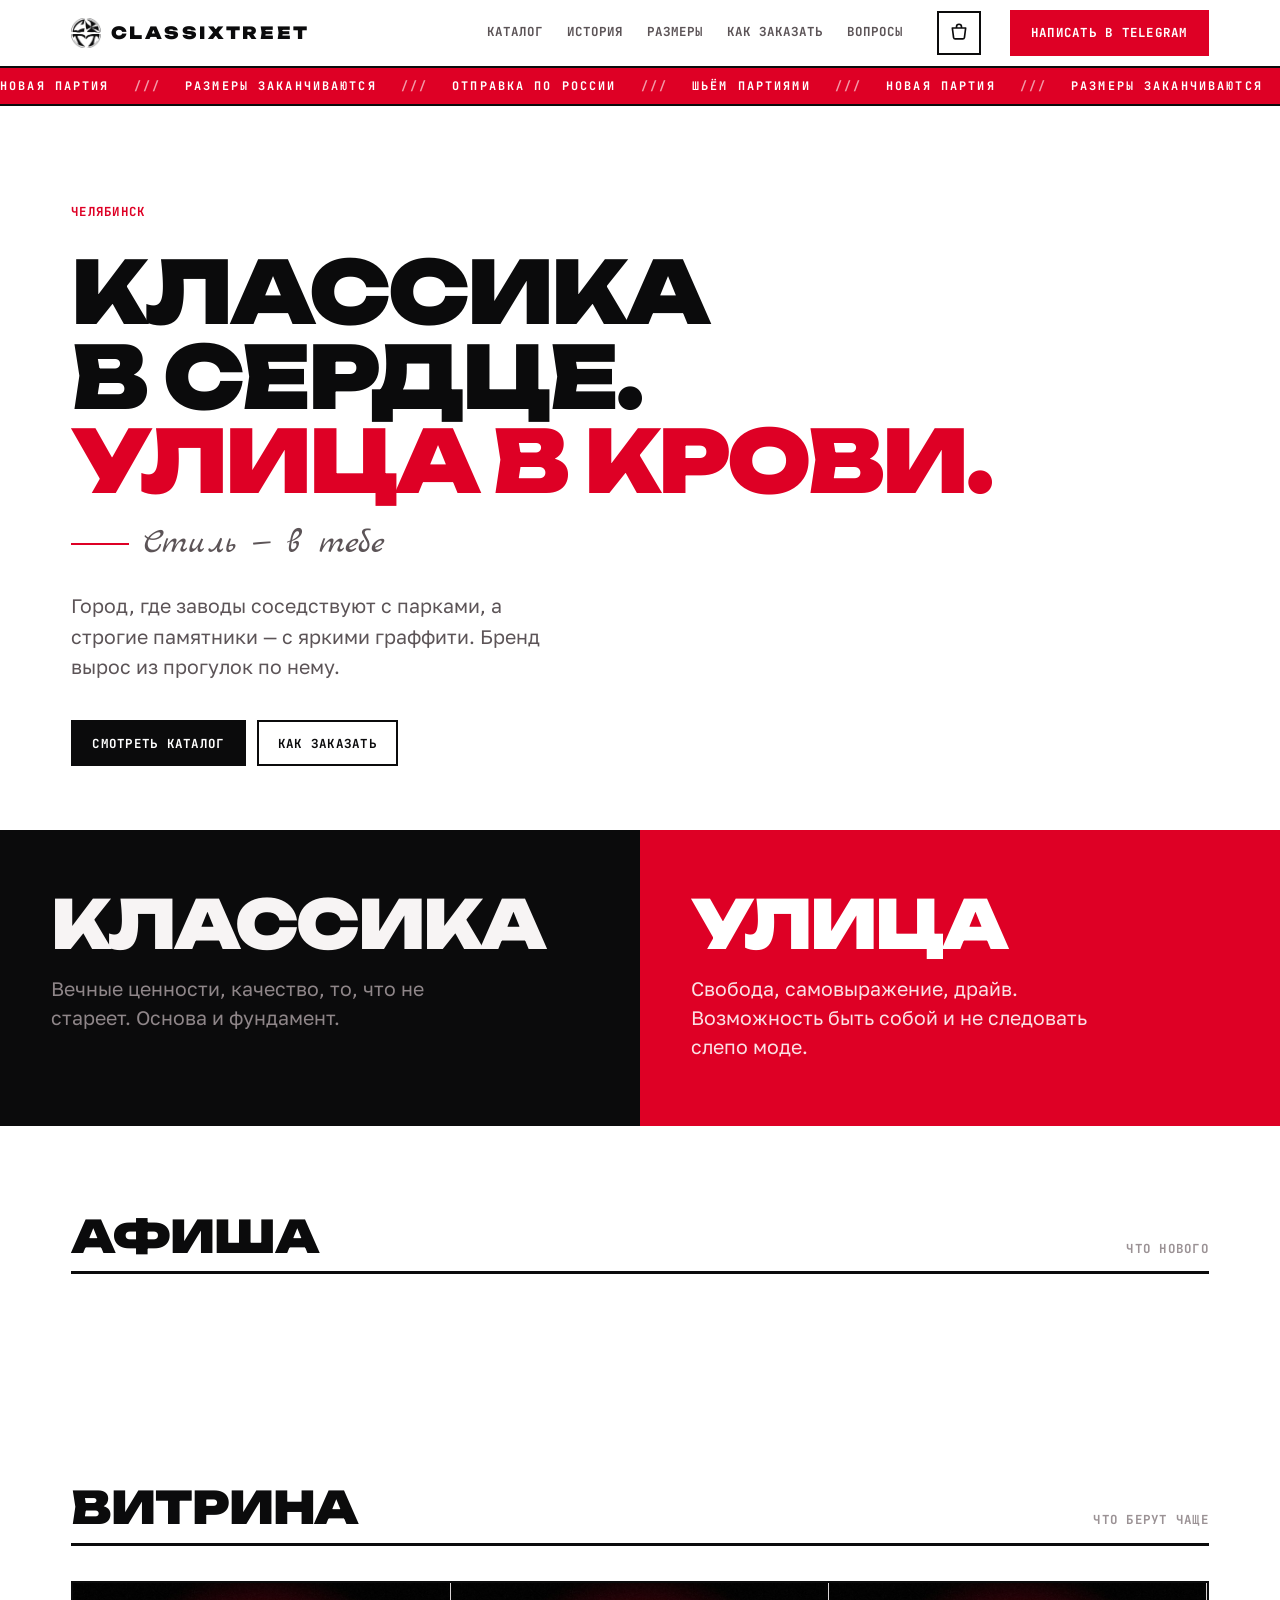
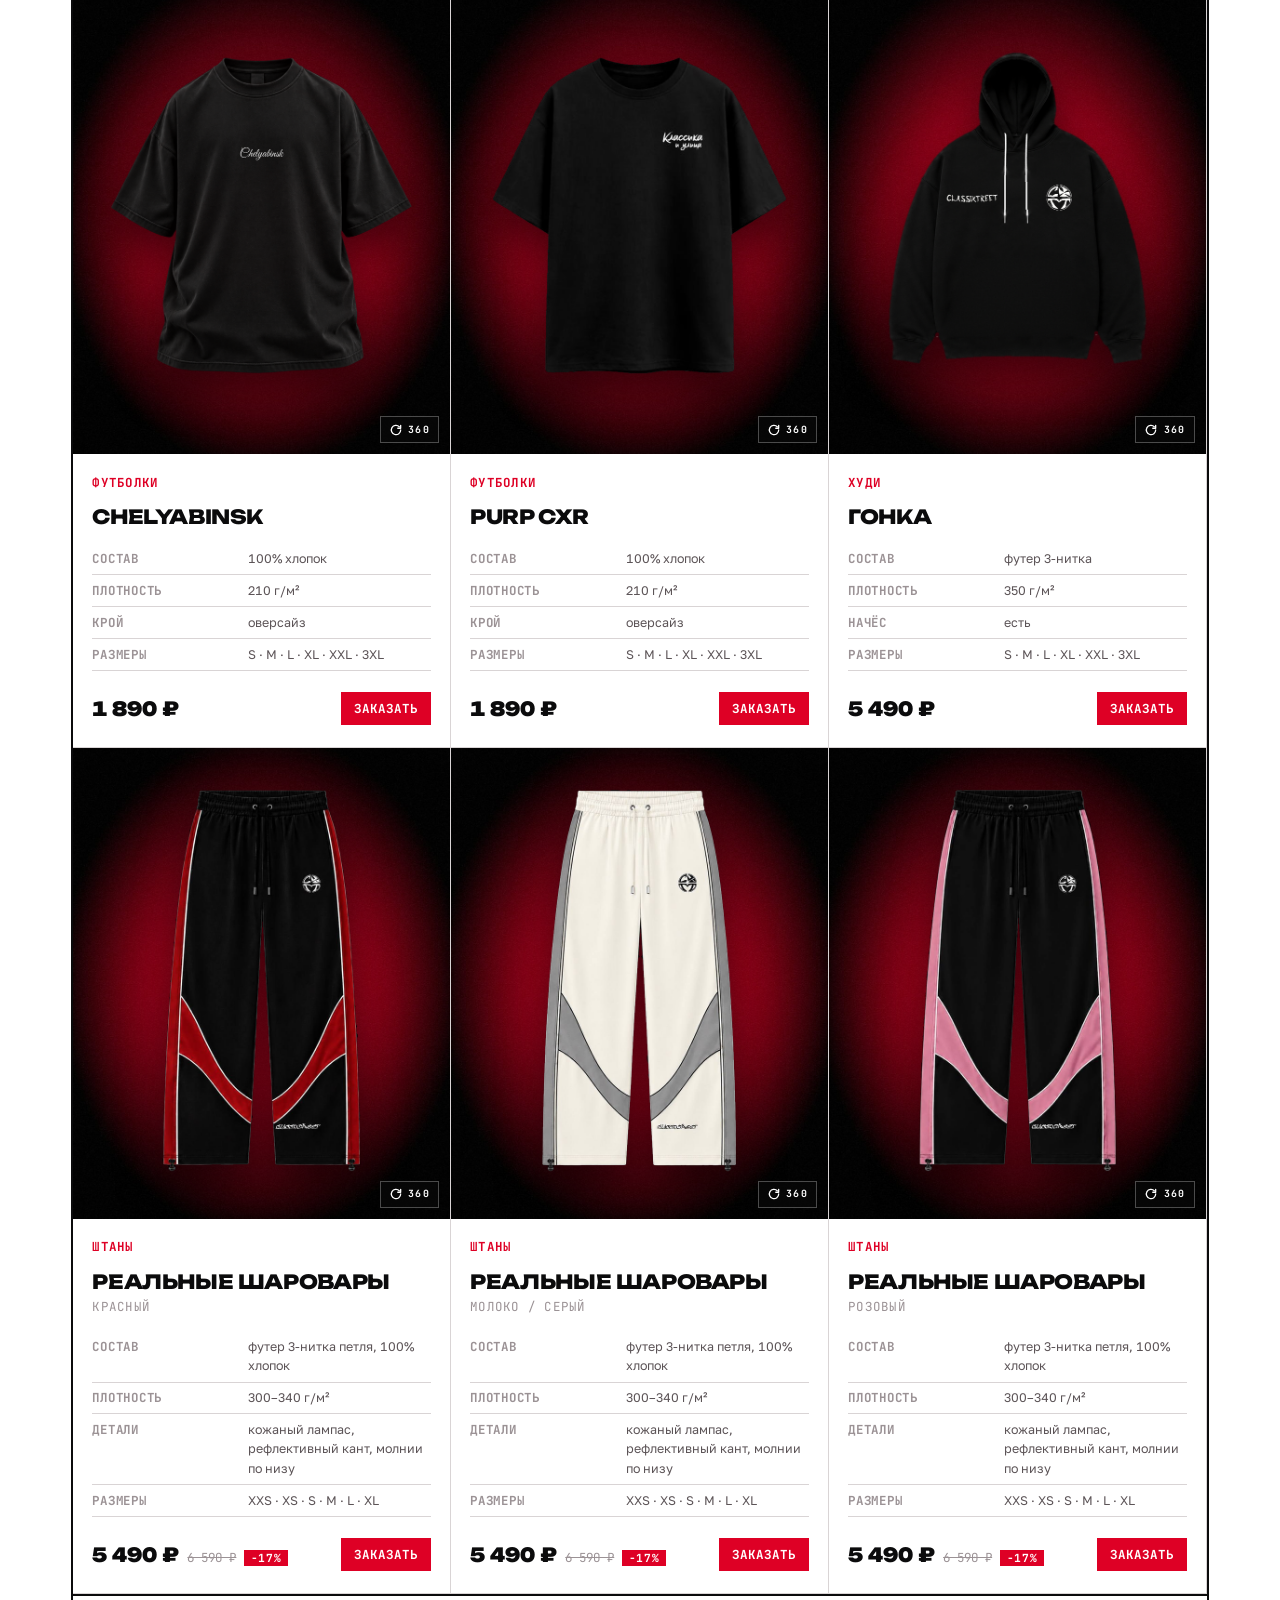
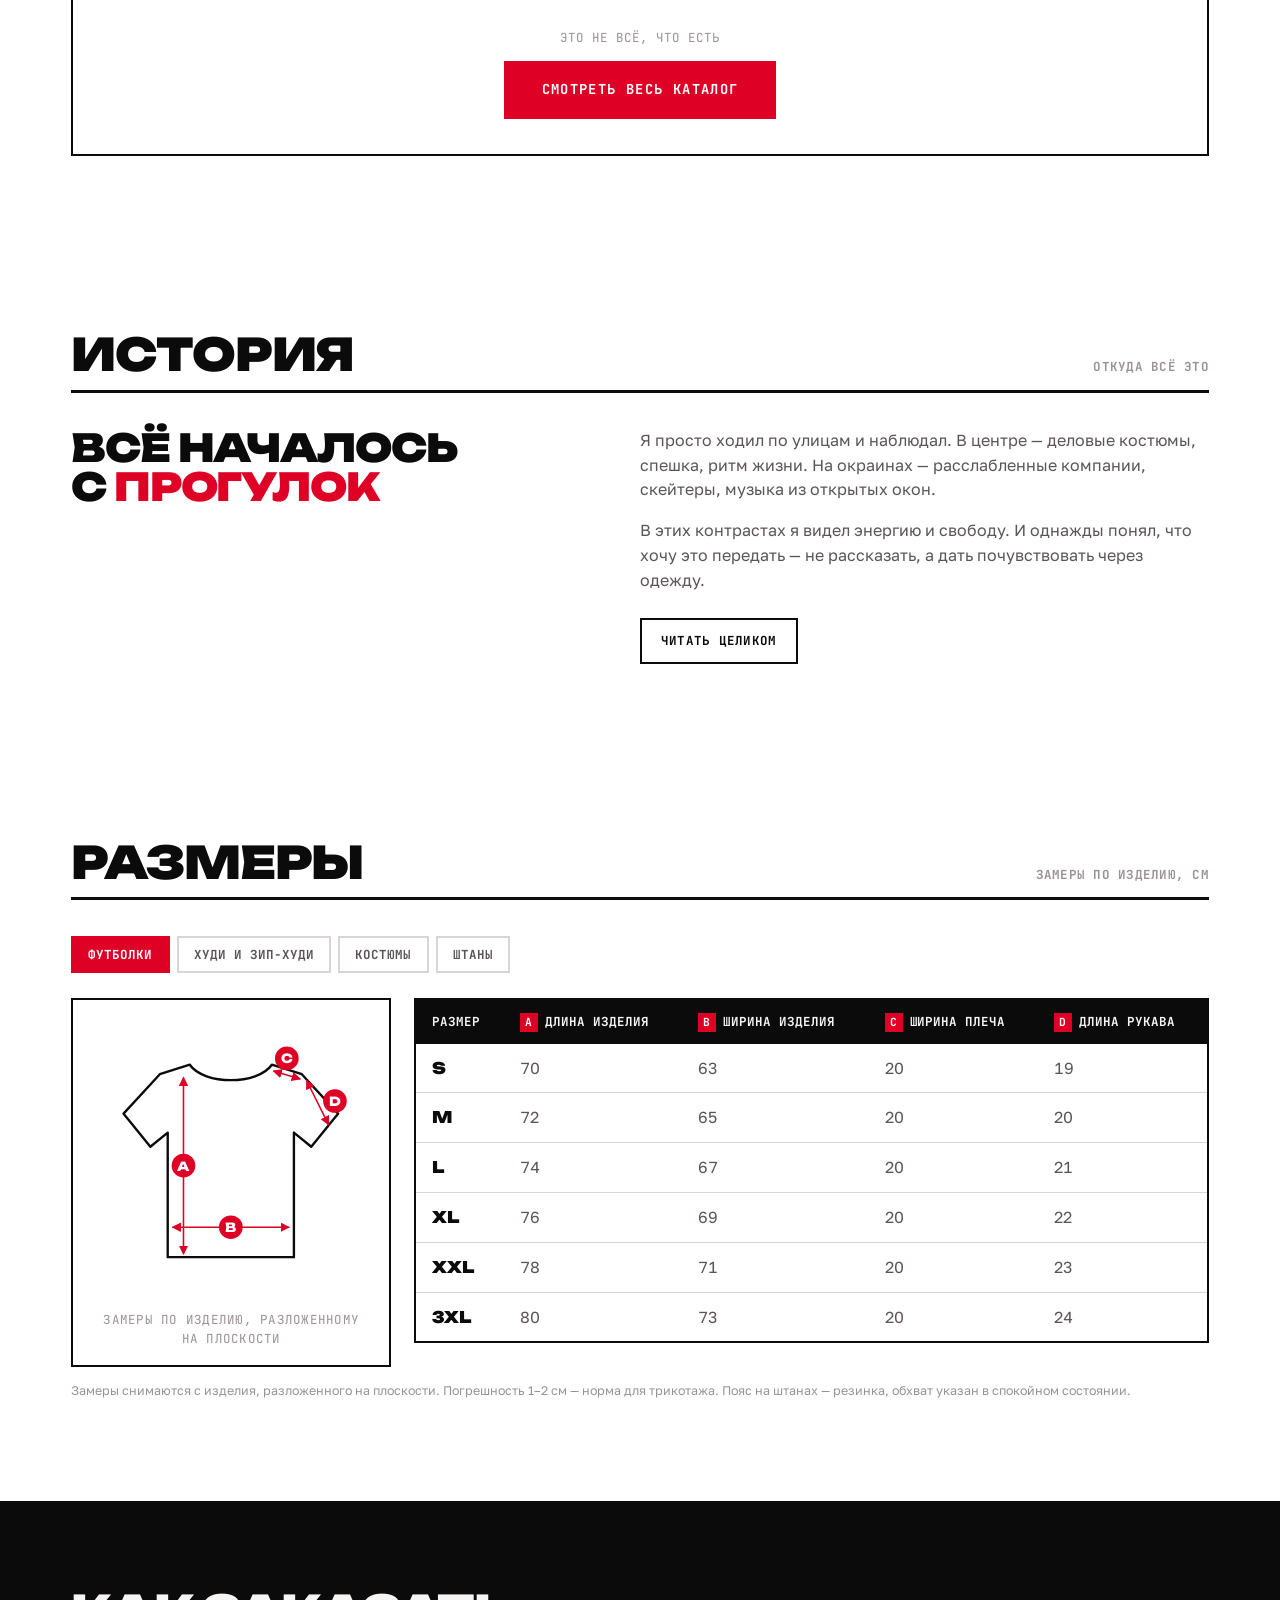
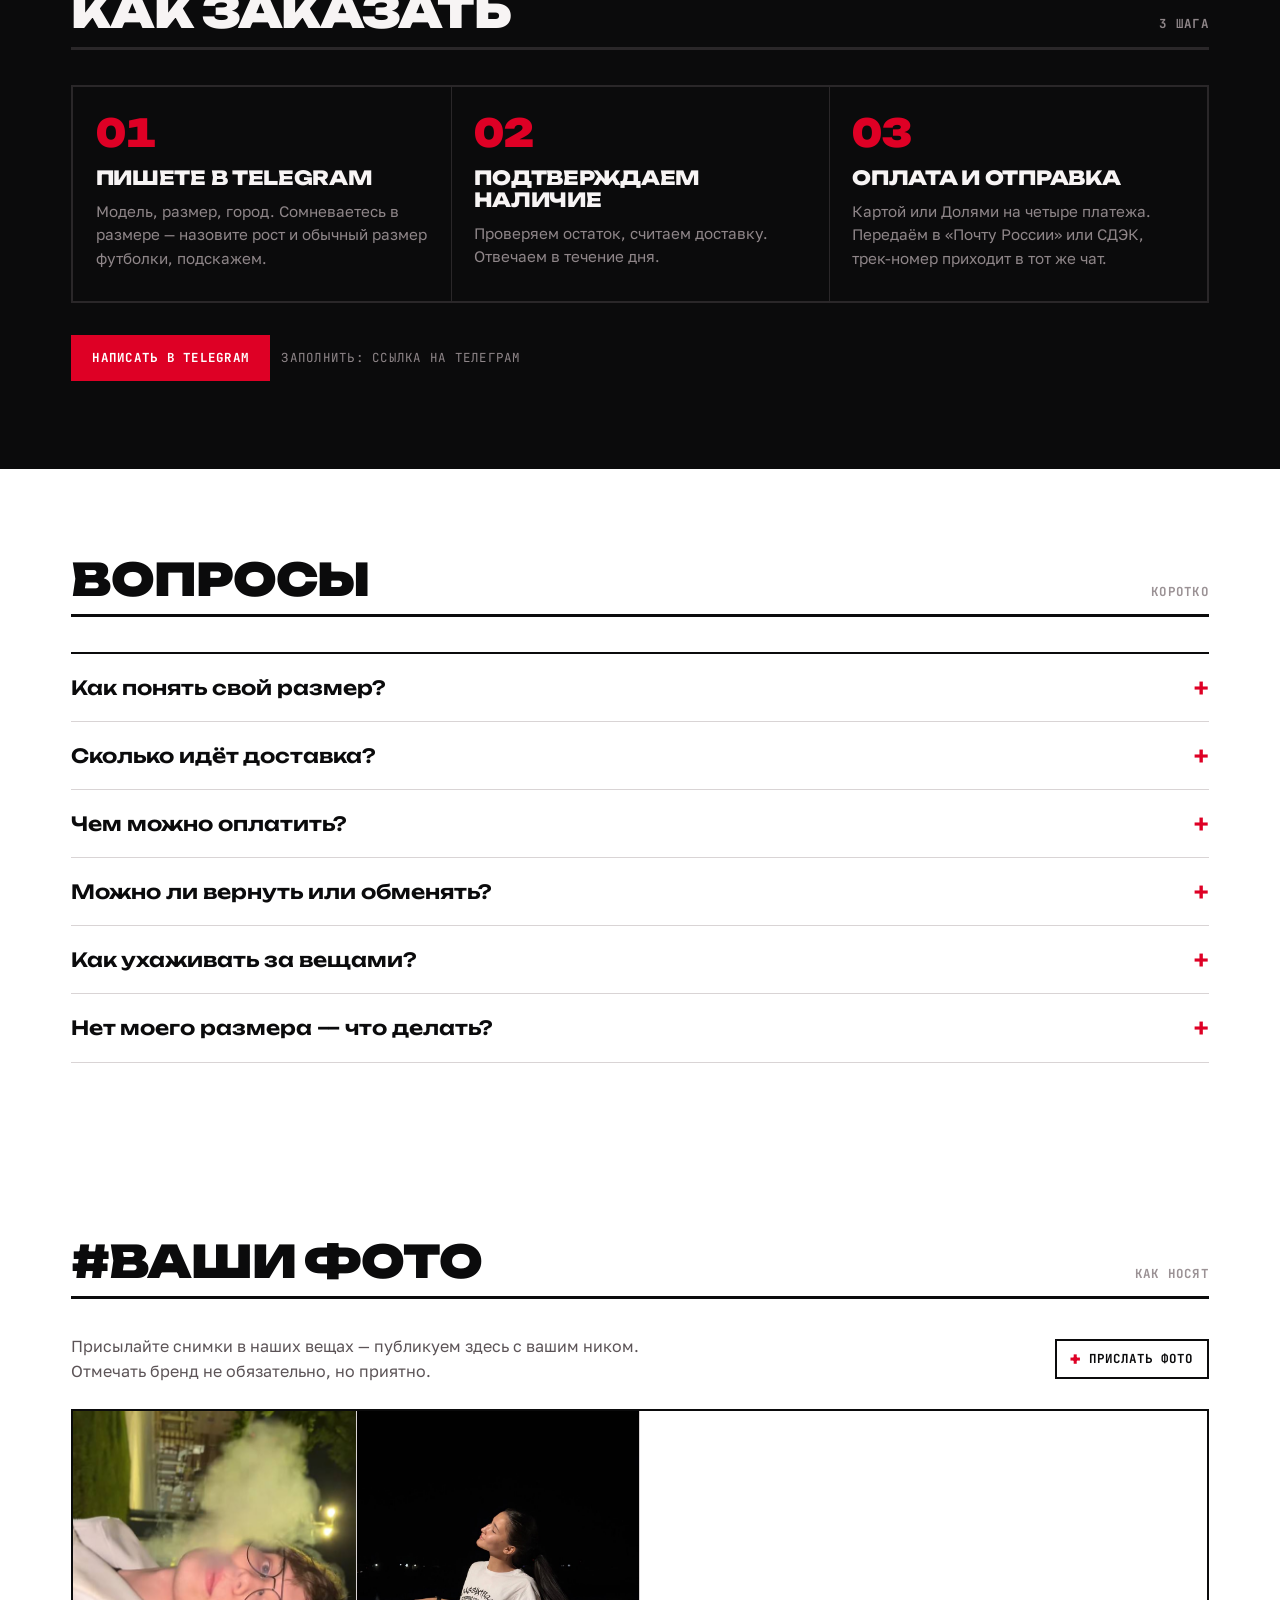
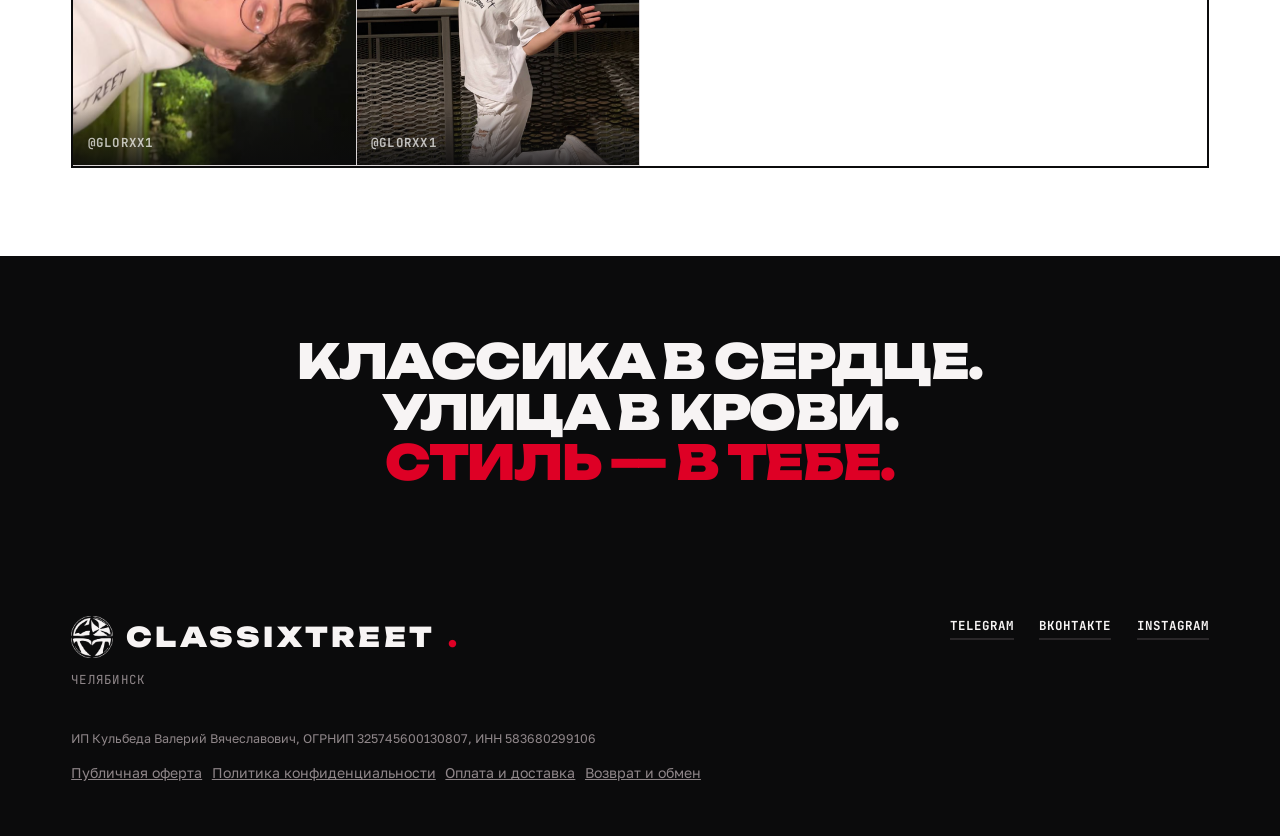
==== commit 663215b2: "Бот: токен вынесен из кода" ====
--- a/index.html
+++ b/index.html
@@ -227,7 +227,7 @@
         <div class="step">
           <span class="step__n">03</span>
           <h3>Оплата и отправка</h3>
-          <p>Оплата переводом, отправка на следующий день. Трек-номер приходит в тот же чат.</p>
+          <p>Картой или Долями на четыре платежа. Передаём в «Почту России» или СДЭК, трек-номер приходит в тот же чат.</p>
         </div>
       </div>
       <div class="orderband__cta">
@@ -249,11 +249,15 @@
       </details>
       <details>
         <summary>Сколько идёт доставка?</summary>
-        <p>Заполнить: сроки по России, служба доставки, стоимость, порог бесплатной доставки.</p>
+        <p>Отправляем «Почтой России» или СДЭК. Собираем и передаём в службу от 1 до 7 рабочих дней, сама доставка занимает от 3 до 5 дней. Доставку оплачивает покупатель.</p>
+      </details>
+      <details>
+        <summary>Чем можно оплатить?</summary>
+        <p>Картой Visa или Mastercard — данные вводятся на защищённой странице Т-Банка, к нам они не попадают. Есть оплата Долями: сумма делится на 4 части, первый платёж сразу, остальные раз в две недели.</p>
       </details>
       <details>
         <summary>Можно ли вернуть или обменять?</summary>
-        <p>Заполнить: условия обмена по размеру, срок возврата, кто платит за пересылку.</p>
+        <p>Да, в течение 7 дней после получения. Напишите в Telegram — оформим обмен на другую вещь или возврат. Пересылку в этом случае оплачивает покупатель, но если это брак производства, доставку берём на себя. Деньги приходят в течение 1–30 рабочих дней после того, как мы получим товар. Вещь со следами носки вернуть не получится.</p>
       </details>
       <details>
         <summary>Как ухаживать за вещами?</summary>
@@ -296,19 +300,38 @@
         <p class="mono" style="color:var(--band-soft);margin:.7rem 0 0">Челябинск</p>
       </div>
       <div class="foot__links">
-        <a href="#">Telegram</a>
-        <a href="#">ВКонтакте</a>
-        <a href="#">Instagram</a>
-      </div>
-    </div>
-    <p class="foot__legal">Заполнить перед публикацией: ИП / самозанятость, ИНН, публичная оферта, политика обработки персональных данных.</p>
+        <a href="https://t.me/classixtreet" target="_blank" rel="noopener">Telegram</a>
+        <a href="https://vk.com/clctt" target="_blank" rel="noopener">ВКонтакте</a>
+        <a href="https://instagram.com/cxtt_off" target="_blank" rel="noopener">Instagram</a>
+      </div>
+    </div>
+    <p class="foot__legal">ИП Кульбеда Валерий Вячеславович, ОГРНИП 325745600130807, ИНН 583680299106</p>
+    <div class="foot__docs">
+      <button class="foot__doc" id="btn-offer">Публичная оферта</button>
+      <button class="foot__doc" id="btn-privacy">Политика конфиденциальности</button>
+      <button class="foot__doc" id="btn-payment">Оплата и доставка</button>
+      <button class="foot__doc" id="btn-returns">Возврат и обмен</button>
+    </div>
   </div>
 </footer>
+
+<div class="offer-modal" id="offer-modal" hidden>
+  <div class="offer-content">
+    <div class="offer-header">
+      <h2>Публичная оферта</h2>
+      <button class="offer-close" id="offer-close" aria-label="Закрыть">
+        <svg viewBox="0 0 24 24" fill="none"><path d="M6 6L18 18M18 6L6 18"/></svg>
+      </button>
+    </div>
+    <div class="offer-body" id="offer-body"></div>
+  </div>
+</div>
 
 <script src="js/products.js"></script>
 <script src="js/news.js"></script>
 <script src="js/gallery.js"></script>
 <script src="js/app.js"></script>
 <script src="js/cart.js"></script>
+<script src="js/offer.js"></script>
 </body>
 </html>
--- a/css/style.css
+++ b/css/style.css
@@ -1095,3 +1095,53 @@
 }
 .howto b{font-family:var(--f-display);font-weight:800;font-size:.98rem;text-transform:uppercase;line-height:1.15}
 .howto span{color:var(--ink-soft);font-size:.94rem;line-height:1.5}
+
+/* документы в подвале */
+.foot__docs{margin:1rem 0 0;display:flex;flex-wrap:wrap;gap:.6rem}
+.foot__doc{
+  font-family:var(--f-body);font-size:.88rem;color:var(--band-soft);
+  background:none;border:0;padding:0;cursor:pointer;text-decoration:underline;
+  transition:color .16s ease;
+}
+.foot__doc:hover{color:var(--band-fg)}
+
+/* модальное окно оферты */
+.offer-modal{
+  position:fixed;inset:0;z-index:99999;
+  background:rgba(11,11,12,.85);
+  display:flex;align-items:center;justify-content:center;
+  padding:1rem;
+}
+.offer-modal[hidden]{display:none}
+.offer-content{
+  background:var(--paper);
+  max-width:52rem;width:100%;max-height:90vh;
+  border:2px solid var(--rule);
+  display:flex;flex-direction:column;
+}
+.offer-header{
+  padding:1.2rem 1.5rem;border-bottom:2px solid var(--rule);
+  display:flex;align-items:center;justify-content:space-between;
+}
+.offer-header h2{
+  font-family:var(--f-display);font-weight:900;font-size:1.3rem;
+  text-transform:uppercase;letter-spacing:-.02em;margin:0;
+}
+.offer-close{
+  background:none;border:0;cursor:pointer;
+  width:32px;height:32px;display:grid;place-items:center;
+  color:var(--ink-soft);transition:color .16s ease;
+}
+.offer-close:hover{color:var(--ink)}
+.offer-close svg{width:18px;height:18px;stroke:currentColor;stroke-width:2.4;stroke-linecap:round}
+.offer-body{
+  padding:1.5rem;overflow-y:auto;
+  font-size:.94rem;line-height:1.65;color:var(--ink-soft);
+}
+.offer-body h3{
+  font-family:var(--f-display);font-weight:800;font-size:1.05rem;
+  text-transform:uppercase;letter-spacing:-.01em;margin:2rem 0 .8rem;color:var(--ink);
+}
+.offer-body h3:first-child{margin-top:0}
+.offer-body p{margin:.8rem 0}
+.offer-body strong{color:var(--ink);font-weight:600}
